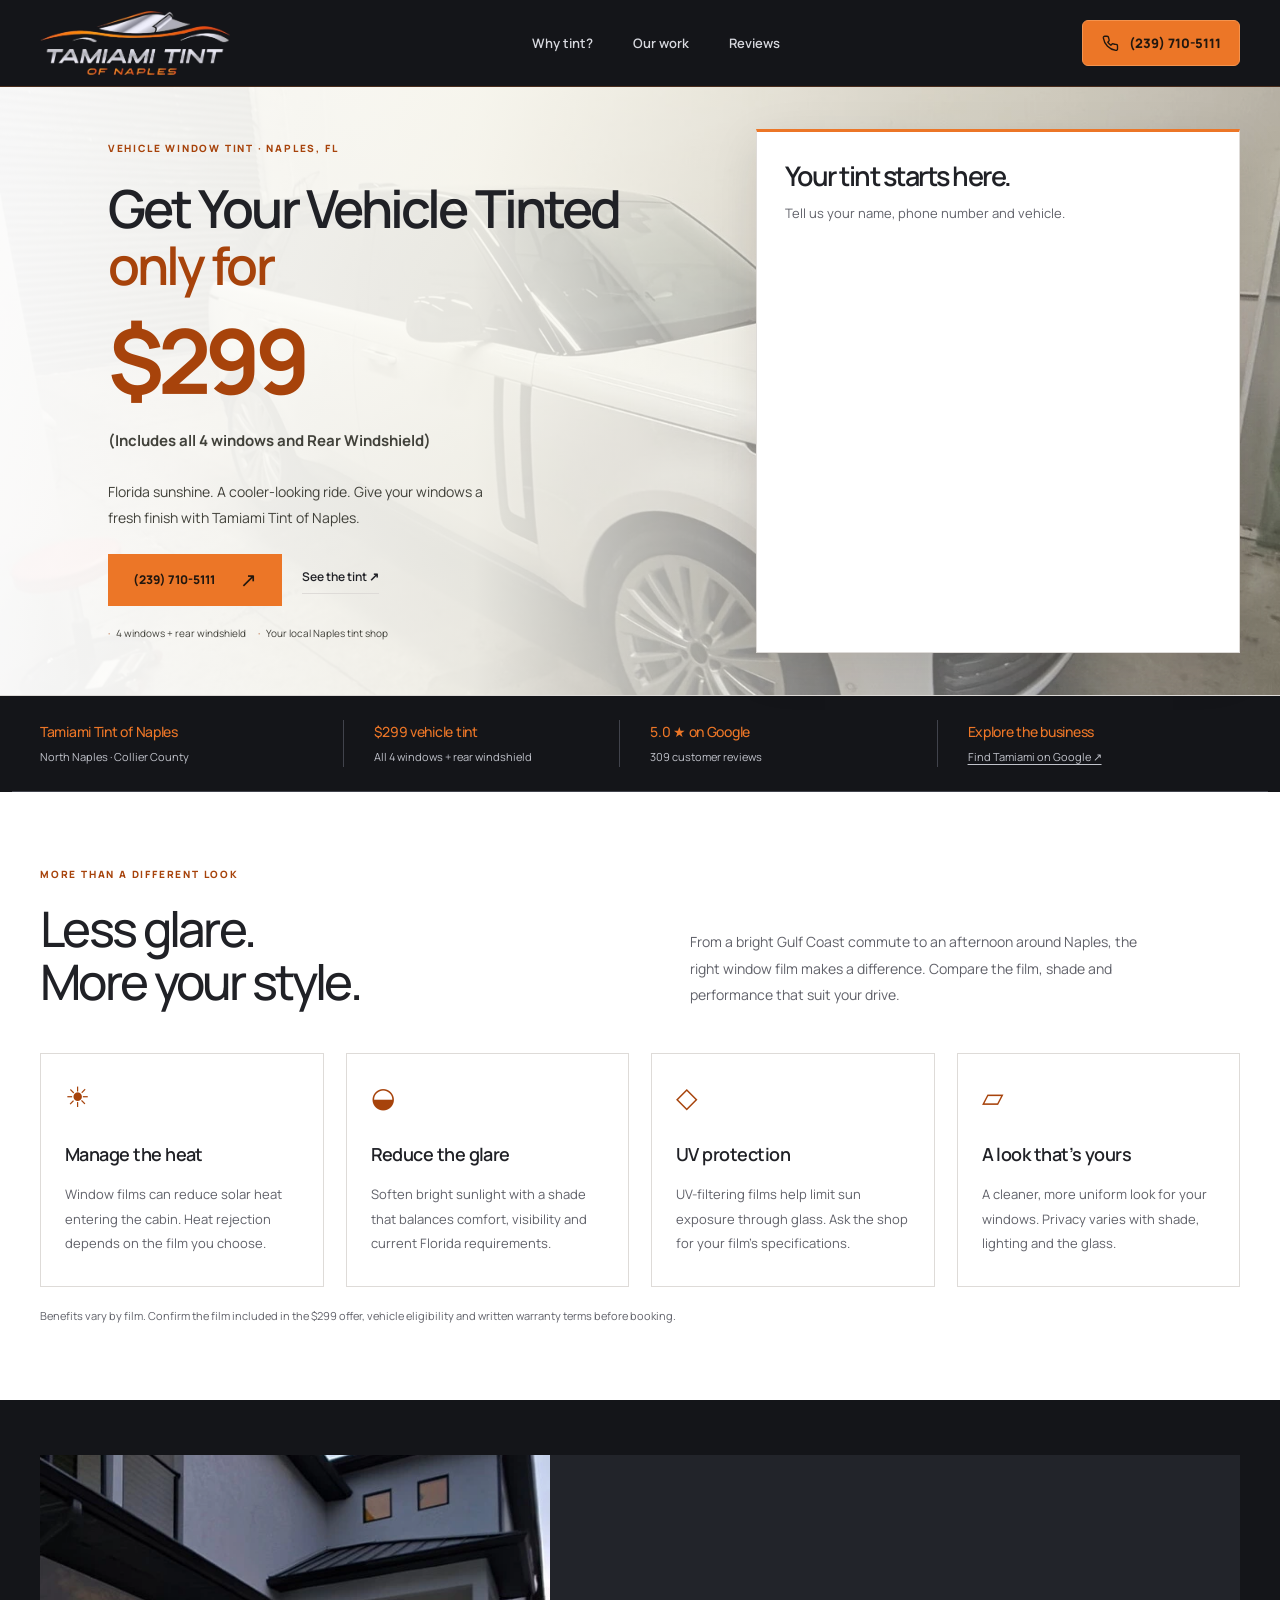
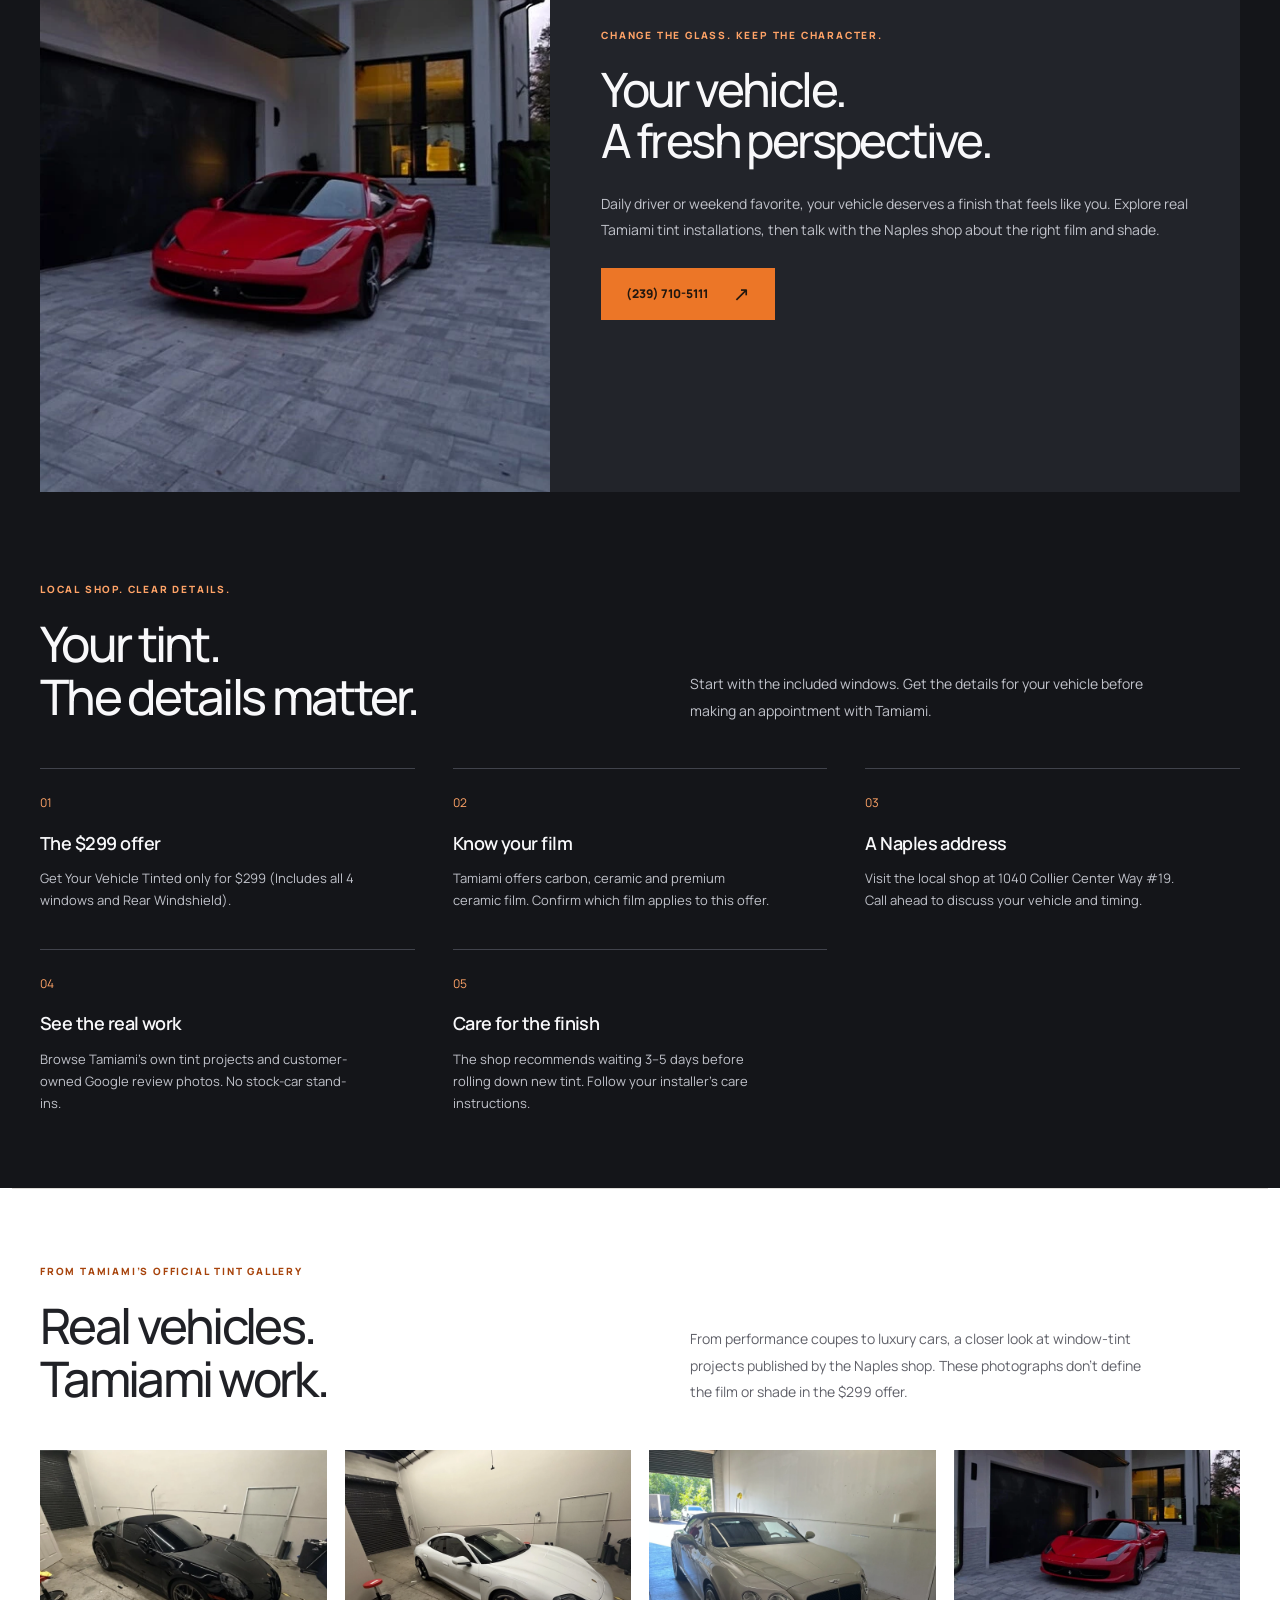
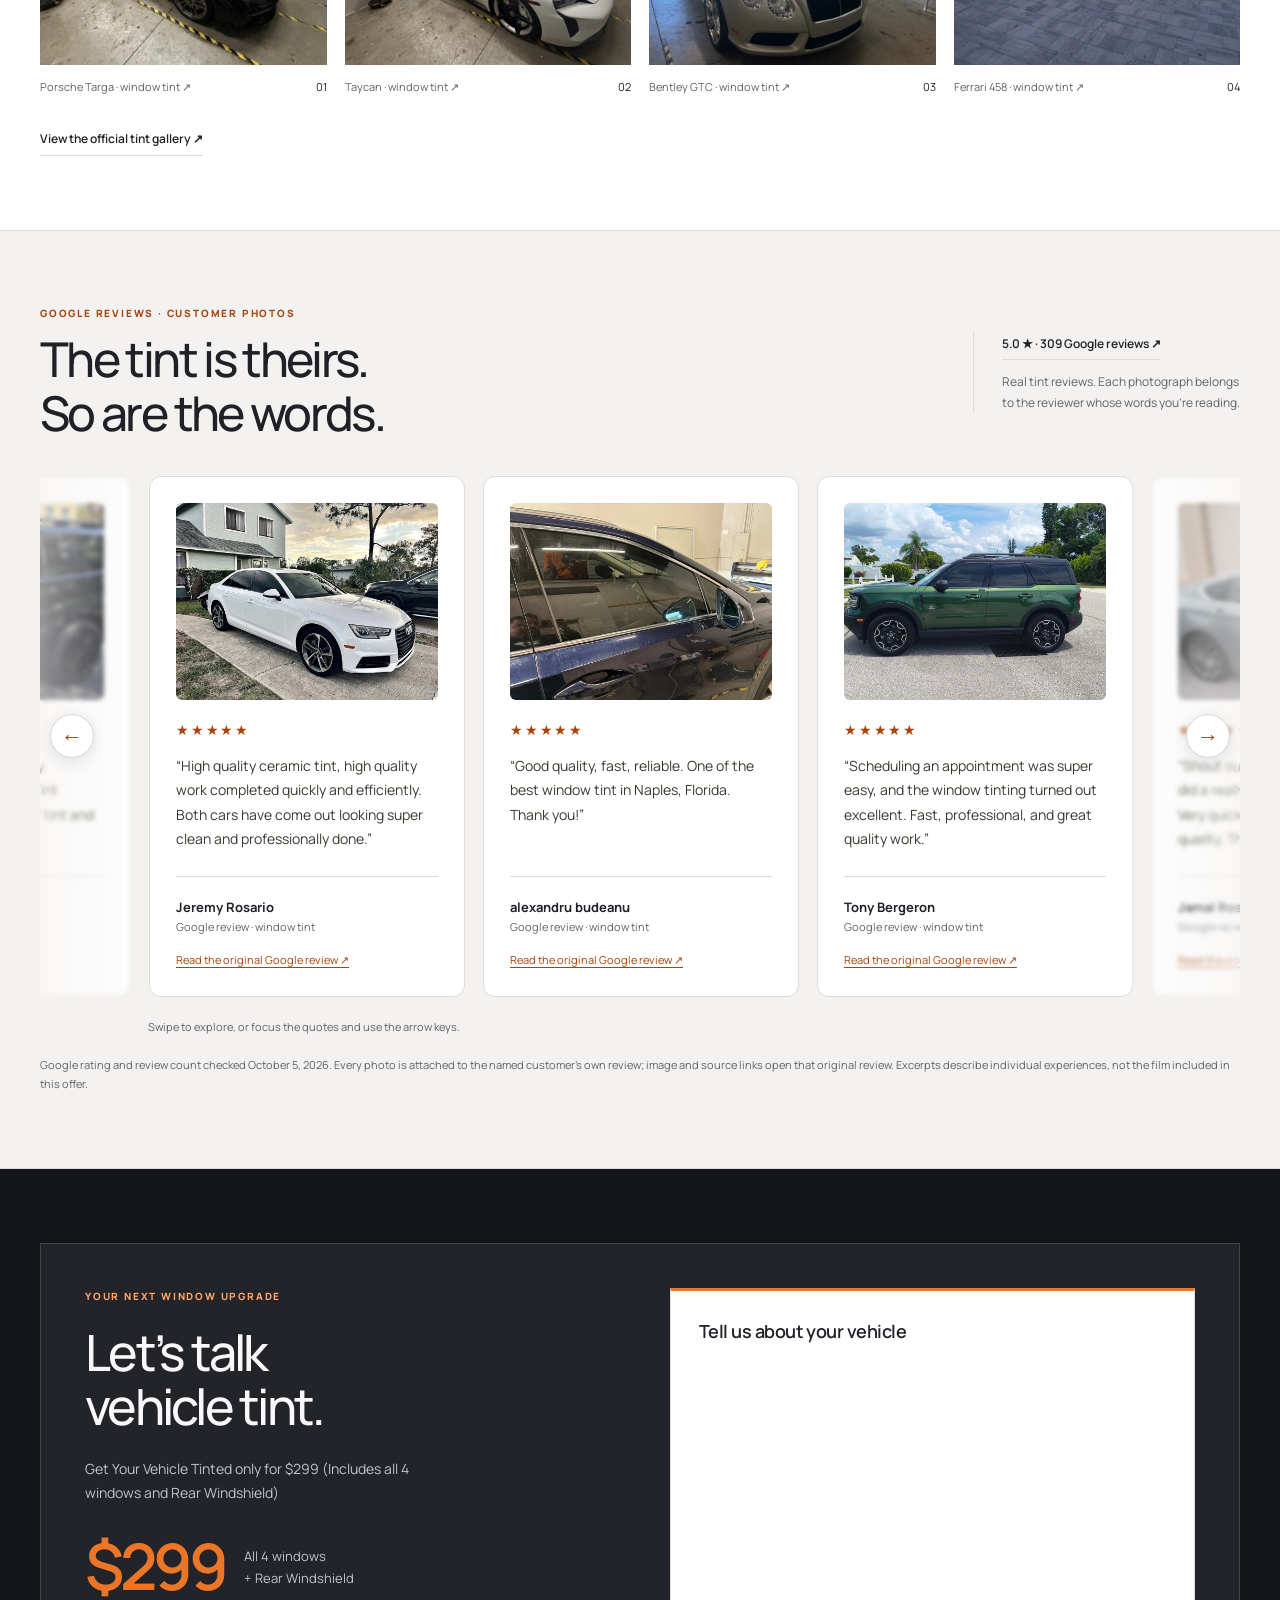
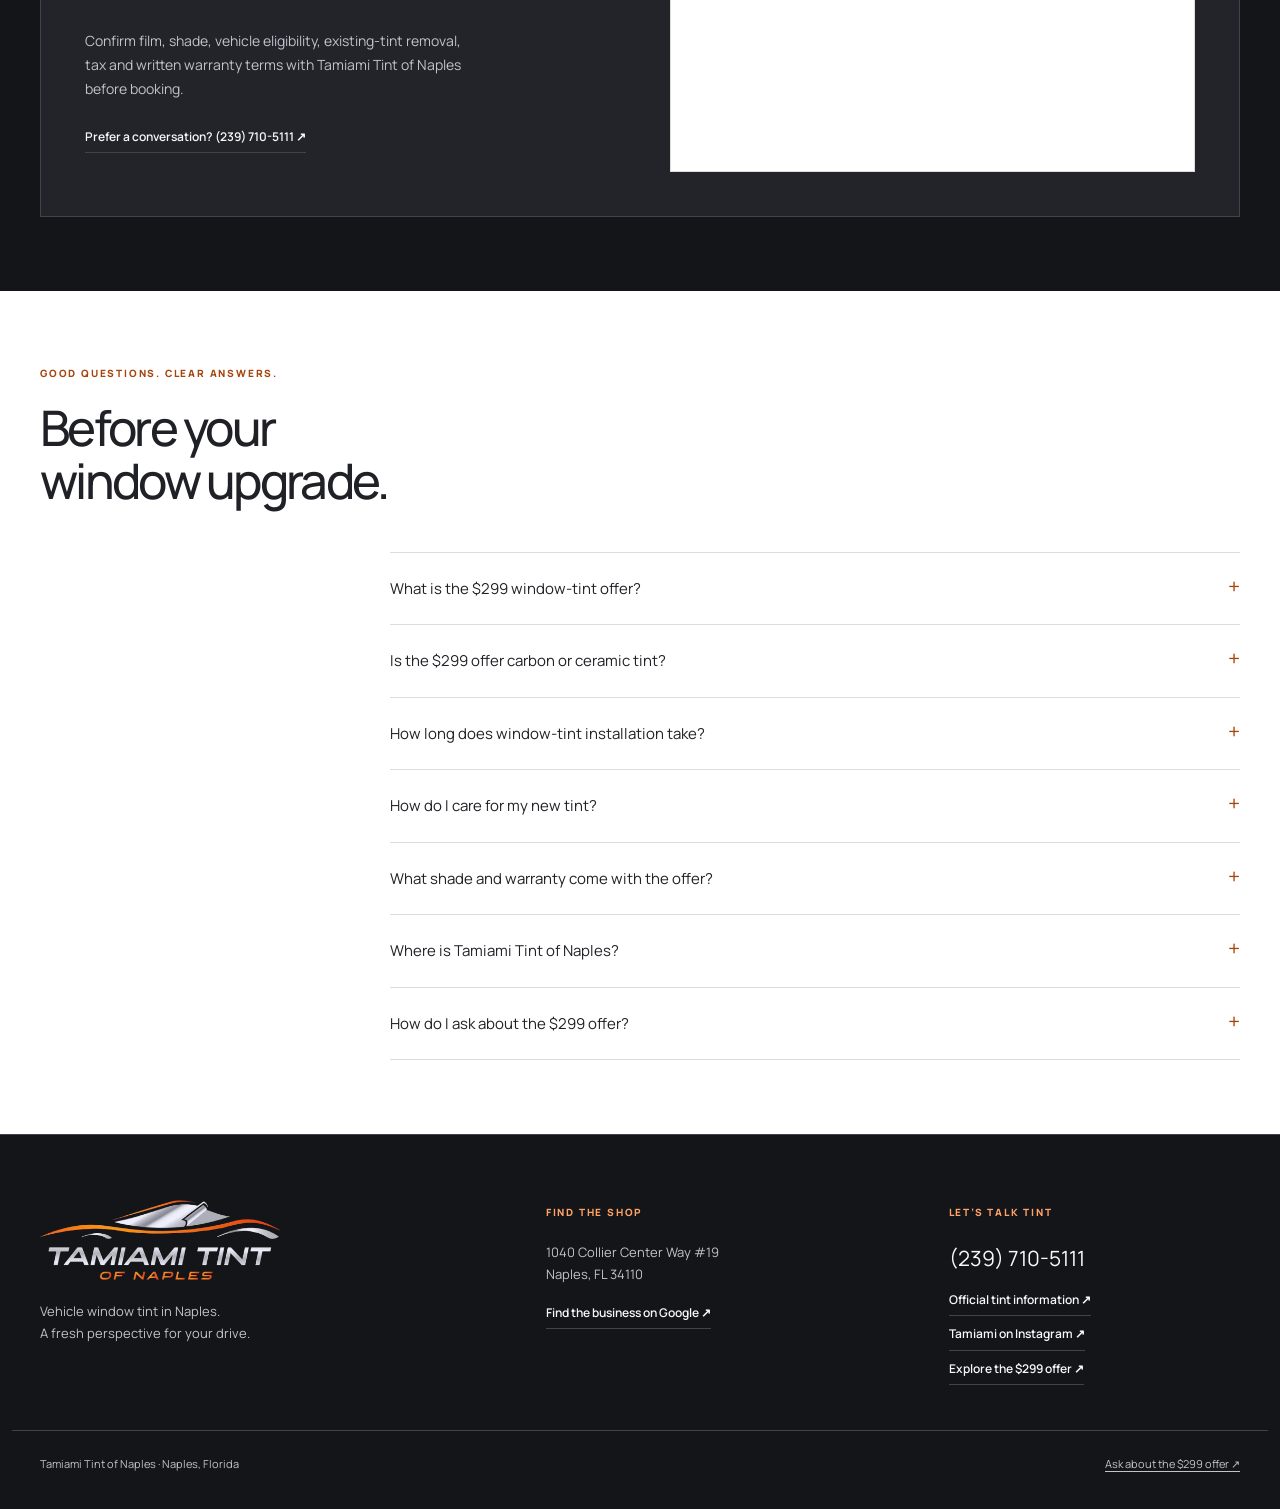
==== tamiami-tint/index.html @ 580991cf "update" ====
<!doctype html>
<html lang="en">
<head>
  <meta charset="UTF-8">
  <meta name="viewport" content="width=device-width, initial-scale=1">
  <meta name="description" content="Get your vehicle tinted for $299 at Tamiami Tint of Naples. Includes all 4 windows and Rear Windshield. Explore the shop’s tint work and real Google customer reviews.">
  <meta name="robots" content="noindex, nofollow">
  <meta name="theme-color" content="#141519">
  <meta http-equiv="Content-Security-Policy" content="default-src 'self'; script-src 'self' https://link.msgsndr.com; frame-src 'self' https://api.leadconnectorhq.com; style-src 'self' 'unsafe-inline'; img-src 'self'; font-src 'self'; connect-src 'none'; form-action 'none'; base-uri 'none'; object-src 'none'">
  <title>$299 Vehicle Window Tint | Tamiami Tint of Naples</title>
  <link rel="icon" href="assets/logo.png">
  <link rel="preconnect" href="https://api.leadconnectorhq.com">
  <link rel="preconnect" href="https://stcdn.leadconnectorhq.com" crossorigin>
  <link rel="preconnect" href="https://link.msgsndr.com">
  <link rel="stylesheet" href="page.css?v=ghl-299-crop">
  <script src="site.js?v=ghl-299" defer></script>
  <script src="https://link.msgsndr.com/js/form_embed.js" defer></script>
</head>
<body id="top">
  <a class="skip-link" href="#main">Skip to content</a>
  <header class="site-header">
    <div class="header-inner container">
      <a class="brand" href="#top" aria-label="Tamiami Tint of Naples home"><img src="assets/logo.png" alt="Tamiami Tint of Naples" width="910" height="303"></a>
      <nav class="desktop-nav" aria-label="Main navigation"><a href="#benefits">Why tint?</a><a href="#portfolio">Our work</a><a href="#reviews">Reviews</a></nav>
      <a class="header-call" href="tel:+12397105111"><span class="phone-symbol" aria-hidden="true"><svg viewBox="0 0 24 24" width="18" height="18" fill="none" stroke="currentColor" stroke-width="1.8" stroke-linecap="round" stroke-linejoin="round"><path d="M22 16.9v3a2 2 0 0 1-2.2 2A19.8 19.8 0 0 1 3.1 5.2 2 2 0 0 1 5.1 3h3a2 2 0 0 1 2 1.7c.1 1 .4 1.9.7 2.8a2 2 0 0 1-.5 2.1L9 10.9a16 16 0 0 0 4.1 4.1l1.3-1.3a2 2 0 0 1 2.1-.5c.9.3 1.8.6 2.8.7a2 2 0 0 1 2.7 2z"/></svg></span> (239) 710-5111</a>
    </div>
  </header>
  <main id="main">
    <section class="daylight-hero" aria-labelledby="daylight-title">
      <img class="daylight-backdrop" src="assets/tint-range-rover.webp" alt="" width="1600" height="1200" fetchpriority="high">
      <div class="container daylight-grid">
        <div class="daylight-copy">
          <span class="eyebrow">VEHICLE WINDOW TINT · NAPLES, FL</span>
          <h1 id="daylight-title">Get Your Vehicle Tinted <span>only for</span></h1>
          <div class="daylight-offer"><strong>$299</strong></div>
          <p class="included">(Includes all 4 windows and Rear Windshield)</p>
          <p>Florida sunshine. A cooler-looking ride. Give your windows a fresh finish with Tamiami Tint of Naples.</p>
          <div class="hero-buttons"><a class="button" href="tel:+12397105111">(239) 710-5111 <span aria-hidden="true">↗</span></a><a class="text-link" href="#portfolio">See the tint <span aria-hidden="true">↗</span></a></div>
          <div class="hero-assurance"><span>4 windows + rear windshield</span><span>Your local Naples tint shop</span></div>
        </div>
        <aside class="daylight-card" aria-labelledby="hero-quote-title">
          <h2 id="hero-quote-title">Your tint starts here.</h2>
          <p>Tell us your name, phone number and vehicle.</p>
          <div class="ghl-crop"><iframe class="ghl-form-frame" id="inline-iRwQGhRVDcJCZrMJeXNm"
            src="https://api.leadconnectorhq.com/widget/form/iRwQGhRVDcJCZrMJeXNm"
            title="Tinting (Google) - 299" height="424" loading="eager"
            data-form-id="iRwQGhRVDcJCZrMJeXNm" data-form-name="Tinting (Google) - 299"
            data-cookie-consent="true" data-cookie-consent-provider="auto"></iframe></div>
        </aside>
      </div>
    </section>
    <div class="daylight-dark">
      <div class="studio-trust container">
        <div><strong>Tamiami Tint of Naples</strong><small>North Naples · Collier County</small></div>
        <div><strong>$299 vehicle tint</strong><small>All 4 windows + rear windshield</small></div>
        <div><strong>5.0 ★ on Google</strong><small>309 customer reviews</small></div>
        <div><strong>Explore the business</strong><small><a href="https://www.google.com/search?kgmid=/g/11yf5cpnbx&amp;q=Tamiami+Tint+Of+Naples" target="_blank" rel="noopener noreferrer">Find Tamiami on Google ↗</a></small></div>
      </div>
    </div>
    <section id="benefits" class="section container" aria-labelledby="benefits-title">
      <div class="section-heading"><span class="eyebrow">MORE THAN A DIFFERENT LOOK</span><h2 id="benefits-title">Less glare.<br>More your style.</h2><p>From a bright Gulf Coast commute to an afternoon around Naples, the right window film makes a difference. Compare the film, shade and performance that suit your drive.</p></div>
      <div class="benefit-grid">
        <article class="benefit"><span class="benefit-icon" aria-hidden="true">☀</span><h3>Manage the heat</h3><p>Window films can reduce solar heat entering the cabin. Heat rejection depends on the film you choose.</p></article>
        <article class="benefit"><span class="benefit-icon" aria-hidden="true">◒</span><h3>Reduce the glare</h3><p>Soften bright sunlight with a shade that balances comfort, visibility and current Florida requirements.</p></article>
        <article class="benefit"><span class="benefit-icon" aria-hidden="true">◇</span><h3>UV protection</h3><p>UV-filtering films help limit sun exposure through glass. Ask the shop for your film’s specifications.</p></article>
        <article class="benefit"><span class="benefit-icon" aria-hidden="true">▱</span><h3>A look that’s yours</h3><p>A cleaner, more uniform look for your windows. Privacy varies with shade, lighting and the glass.</p></article>
      </div>
      <p class="fine-print">Benefits vary by film. Confirm the film included in the $299 offer, vehicle eligibility and written warranty terms before booking.</p>
    </section>
    <div class="daylight-dark daylight-story">
      <div class="container">
        <section class="studio-statement" aria-labelledby="story-title">
          <img src="assets/story-ferrari.webp" alt="Red Ferrari 458 with tinted windows, photographed outside a Naples home after Tamiami’s window-tint installation" width="560" height="700" loading="lazy">
          <div><span class="eyebrow">CHANGE THE GLASS. KEEP THE CHARACTER.</span><h2 id="story-title">Your vehicle.<br>A fresh perspective.</h2><p>Daily driver or weekend favorite, your vehicle deserves a finish that feels like you. Explore real Tamiami tint installations, then talk with the Naples shop about the right film and shade.</p><div class="hero-buttons"><a class="button" href="tel:+12397105111">(239) 710-5111 <span aria-hidden="true">↗</span></a></div></div>
        </section>
      </div>
      <section id="why" class="section container" aria-labelledby="why-title">
        <div class="section-heading"><span class="eyebrow">LOCAL SHOP. CLEAR DETAILS.</span><h2 id="why-title">Your tint.<br>The details matter.</h2><p>Start with the included windows. Get the details for your vehicle before making an appointment with Tamiami.</p></div>
        <div class="why-grid">
          <article class="reason"><span class="reason-number">01</span><h3>The $299 offer</h3><p>Get Your Vehicle Tinted only for $299 (Includes all 4 windows and Rear Windshield).</p></article>
          <article class="reason"><span class="reason-number">02</span><h3>Know your film</h3><p>Tamiami offers carbon, ceramic and premium ceramic film. Confirm which film applies to this offer.</p></article>
          <article class="reason"><span class="reason-number">03</span><h3>A Naples address</h3><p>Visit the local shop at 1040 Collier Center Way #19. Call ahead to discuss your vehicle and timing.</p></article>
          <article class="reason"><span class="reason-number">04</span><h3>See the real work</h3><p>Browse Tamiami’s own tint projects and customer-owned Google review photos. No stock-car stand-ins.</p></article>
          <article class="reason"><span class="reason-number">05</span><h3>Care for the finish</h3><p>The shop recommends waiting 3–5 days before rolling down new tint. Follow your installer’s care instructions.</p></article>
        </div>
      </section>
    </div>
    <section id="portfolio" class="section container" aria-labelledby="portfolio-title">
      <div class="section-heading"><span class="eyebrow">FROM TAMIAMI’S OFFICIAL TINT GALLERY</span><h2 id="portfolio-title">Real vehicles.<br>Tamiami work.</h2><p>From performance coupes to luxury cars, a closer look at window-tint projects published by the Naples shop. These photographs don’t define the film or shade in the $299 offer.</p></div>
      <div class="portfolio-grid">
        <figure><img src="assets/tint-targa.webp" alt="Black Porsche 911 Targa with tinted glass inside Tamiami’s Naples shop" width="1440" height="1080" loading="lazy"><figcaption><a href="https://naplesfltint.com/vehicles/porsche/porsche-911-targa-black/" target="_blank" rel="noopener noreferrer">Porsche Targa · window tint ↗</a><span>01</span></figcaption></figure>
        <figure><img src="assets/tint-taycan.webp" alt="White Porsche Taycan with freshly tinted windows at Tamiami Tint of Naples" width="1440" height="1080" loading="lazy"><figcaption><a href="https://naplesfltint.com/vehicles/porsche/porsche-taycan-white/" target="_blank" rel="noopener noreferrer">Taycan · window tint ↗</a><span>02</span></figcaption></figure>
        <figure><img src="assets/tint-bentley.webp" alt="Pearl white Bentley Continental GTC at Tamiami’s shop for window tinting" width="1440" height="1080" loading="lazy"><figcaption><a href="https://naplesfltint.com/vehicles/bentley/bentley-continental-gtc/" target="_blank" rel="noopener noreferrer">Bentley GTC · window tint ↗</a><span>03</span></figcaption></figure>
        <figure><img src="assets/tint-ferrari.webp" alt="Red Ferrari 458 outside a Naples home after window-tint installation by Tamiami" width="700" height="525" loading="lazy"><figcaption><a href="https://naplesfltint.com/vehicles/ferrari/ferrari-red/" target="_blank" rel="noopener noreferrer">Ferrari 458 · window tint ↗</a><span>04</span></figcaption></figure>
      </div>
      <a class="text-link" href="https://naplesfltint.com/gallery/" target="_blank" rel="noopener noreferrer">View the official tint gallery <span aria-hidden="true">↗</span></a>
    </section>
    <section id="reviews" class="reviews-section" aria-labelledby="reviews-title">
      <div class="section container">
        <div class="section-heading"><span class="eyebrow">GOOGLE REVIEWS · CUSTOMER PHOTOS</span><h2 id="reviews-title">The tint is theirs.<br>So are the words.</h2><div class="review-summary"><a class="text-link" href="https://www.google.com/search?kgmid=/g/11yf5cpnbx&amp;q=Tamiami+Tint+Of+Naples" target="_blank" rel="noopener noreferrer">5.0 ★ · 309 Google reviews ↗</a><p>Real tint reviews. Each photograph belongs<br>to the reviewer whose words you’re reading.</p></div></div>
        <div class="review-carousel">
          <div id="review-track" class="review-track" role="region" aria-label="Window tint customer quotes" aria-describedby="reviews-help" tabindex="0">
            <article class="review-card"><a class="review-photo-link" href="https://www.google.com/maps/reviews/data=!4m8!14m7!1m6!2m5!1sCi9DQUlRQUNvZENodHljRjlvT25abmJtdGtTRU5EZUdkSVZXbE5PQzA0UTBFMk1GRRAB!2m1!1s0x0:0x11e26e5cfd874f9!3m1!1s2@1:CAIQACodChtycF9oOnZnbmtkSENDeGdIVWlNOC04Q0E2MFE%7C%7C?hl=en-GB" target="_blank" rel="noopener noreferrer" aria-label="Read Dawna Gold’s original Google review"><img class="review-photo" src="assets/review-dawna-gold.webp" alt="Dark SUV with freshly tinted side windows, photographed by Google reviewer Dawna Gold" width="750" height="1000" loading="lazy"></a><span class="review-stars" role="img" aria-label="5 out of 5 stars">★★★★★</span><blockquote>“What an Amazing Quick quality installation.  Eddie of TAMIAMI Tint explained the different types of tint and went straight to work.”</blockquote><div class="review-author"><strong>Dawna Gold</strong><small>Google review · window tint</small></div><a class="review-source" href="https://www.google.com/maps/reviews/data=!4m8!14m7!1m6!2m5!1sCi9DQUlRQUNvZENodHljRjlvT25abmJtdGtTRU5EZUdkSVZXbE5PQzA0UTBFMk1GRRAB!2m1!1s0x0:0x11e26e5cfd874f9!3m1!1s2@1:CAIQACodChtycF9oOnZnbmtkSENDeGdIVWlNOC04Q0E2MFE%7C%7C?hl=en-GB" target="_blank" rel="noopener noreferrer">Read the original Google review ↗</a></article><article class="review-card"><a class="review-photo-link" href="https://www.google.com/maps/reviews/data=!4m8!14m7!1m6!2m5!1sCi9DQUlRQUNvZENodHljRjlvT2xRNGJrVkpjVGhsUXpnM1dVZFRNRE15Y21oVFRrRRAB!2m1!1s0x0:0x11e26e5cfd874f9!3m1!1s2@1:CAIQACodChtycF9oOlQ4bkVJcThlQzg3WUdTMDMycmhTTkE%7C%7C?hl=en-GB" target="_blank" rel="noopener noreferrer" aria-label="Read Jeremy Rosario’s original Google review"><img class="review-photo" src="assets/review-jeremy-rosario.webp" alt="White Audi A4 with dark tinted windows, photographed by Google reviewer Jeremy Rosario" width="1000" height="750" loading="lazy"></a><span class="review-stars" role="img" aria-label="5 out of 5 stars">★★★★★</span><blockquote>“High quality ceramic tint, high quality work completed quickly and efficiently. Both cars have come out looking super clean and professionally done.”</blockquote><div class="review-author"><strong>Jeremy Rosario</strong><small>Google review · window tint</small></div><a class="review-source" href="https://www.google.com/maps/reviews/data=!4m8!14m7!1m6!2m5!1sCi9DQUlRQUNvZENodHljRjlvT2xRNGJrVkpjVGhsUXpnM1dVZFRNRE15Y21oVFRrRRAB!2m1!1s0x0:0x11e26e5cfd874f9!3m1!1s2@1:CAIQACodChtycF9oOlQ4bkVJcThlQzg3WUdTMDMycmhTTkE%7C%7C?hl=en-GB" target="_blank" rel="noopener noreferrer">Read the original Google review ↗</a></article><article class="review-card"><a class="review-photo-link" href="https://www.google.com/maps/reviews/data=!4m8!14m7!1m6!2m5!1sCi9DQUlRQUNvZENodHljRjlvT210WE0yVlJTMnBrTWpGWFRVeDJNblJHTFdSSVNYYxAB!2m1!1s0x0:0x11e26e5cfd874f9!3m1!1s2@1:CAIQACodChtycF9oOmtXM2VRS2pkMjFXTUx2MnRGLWRISXc%7C%7C?hl=en-GB" target="_blank" rel="noopener noreferrer" aria-label="Read alexandru budeanu’s original Google review"><img class="review-photo" src="assets/review-alexandru-budeanu.webp" alt="Close view of tinted side glass on a blue vehicle, photographed by Google reviewer alexandru budeanu" width="1000" height="750" loading="lazy"></a><span class="review-stars" role="img" aria-label="5 out of 5 stars">★★★★★</span><blockquote>“Good quality, fast, reliable. One of the best window tint in Naples, Florida. Thank you!”</blockquote><div class="review-author"><strong>alexandru budeanu</strong><small>Google review · window tint</small></div><a class="review-source" href="https://www.google.com/maps/reviews/data=!4m8!14m7!1m6!2m5!1sCi9DQUlRQUNvZENodHljRjlvT210WE0yVlJTMnBrTWpGWFRVeDJNblJHTFdSSVNYYxAB!2m1!1s0x0:0x11e26e5cfd874f9!3m1!1s2@1:CAIQACodChtycF9oOmtXM2VRS2pkMjFXTUx2MnRGLWRISXc%7C%7C?hl=en-GB" target="_blank" rel="noopener noreferrer">Read the original Google review ↗</a></article><article class="review-card"><a class="review-photo-link" href="https://www.google.com/maps/reviews/data=!4m8!14m7!1m6!2m5!1sCi9DQUlRQUNvZENodHljRjlvT2xkdmNrWmpaWEEwYkhJNVZHMU5Sblp4UTJsaVpsRRAB!2m1!1s0x0:0x11e26e5cfd874f9!3m1!1s2@1:CAIQACodChtycF9oOldvckZjZXA0bHI5VG1NRnZxQ2liZlE%7C%7C?hl=en-GB" target="_blank" rel="noopener noreferrer" aria-label="Read Tony Bergeron’s original Google review"><img class="review-photo" src="assets/review-tony-bergeron.webp" alt="Green SUV with tinted windows photographed outside, photographed by Google reviewer Tony Bergeron" width="1000" height="750" loading="lazy"></a><span class="review-stars" role="img" aria-label="5 out of 5 stars">★★★★★</span><blockquote>“Scheduling an appointment was super easy, and the window tinting turned out excellent. Fast, professional, and great quality work.”</blockquote><div class="review-author"><strong>Tony Bergeron</strong><small>Google review · window tint</small></div><a class="review-source" href="https://www.google.com/maps/reviews/data=!4m8!14m7!1m6!2m5!1sCi9DQUlRQUNvZENodHljRjlvT2xkdmNrWmpaWEEwYkhJNVZHMU5Sblp4UTJsaVpsRRAB!2m1!1s0x0:0x11e26e5cfd874f9!3m1!1s2@1:CAIQACodChtycF9oOldvckZjZXA0bHI5VG1NRnZxQ2liZlE%7C%7C?hl=en-GB" target="_blank" rel="noopener noreferrer">Read the original Google review ↗</a></article><article class="review-card"><a class="review-photo-link" href="https://www.google.com/maps/reviews/data=!4m8!14m7!1m6!2m5!1sCi9DQUlRQUNvZENodHljRjlvT2xaT1JWWjVhM2hzY1Rsc2MwbFBWVWRNZEZselNYYxAB!2m1!1s0x0:0x11e26e5cfd874f9!3m1!1s2@1:CAIQACodChtycF9oOlZORVZ5a3hscTlsc0lPVUdMdFlzSXc%7C%7C?hl=en-GB" target="_blank" rel="noopener noreferrer" aria-label="Read Jamal Rose’s original Google review"><img class="review-photo" src="assets/review-jamal-rose.webp" alt="Gray sedan with tinted windows outside the shop, photographed by Google reviewer Jamal Rose" width="1000" height="459" loading="lazy"></a><span class="review-stars" role="img" aria-label="5 out of 5 stars">★★★★★</span><blockquote>“Shout out to tamiami tint of Naples. He did a really good job tinting the windows.
Very quick, efficient and looks high quality. Thank you.”</blockquote><div class="review-author"><strong>Jamal Rose</strong><small>Google review · window tint</small></div><a class="review-source" href="https://www.google.com/maps/reviews/data=!4m8!14m7!1m6!2m5!1sCi9DQUlRQUNvZENodHljRjlvT2xaT1JWWjVhM2hzY1Rsc2MwbFBWVWRNZEZselNYYxAB!2m1!1s0x0:0x11e26e5cfd874f9!3m1!1s2@1:CAIQACodChtycF9oOlZORVZ5a3hscTlsc0lPVUdMdFlzSXc%7C%7C?hl=en-GB" target="_blank" rel="noopener noreferrer">Read the original Google review ↗</a></article><article class="review-card"><a class="review-photo-link" href="https://www.google.com/maps/reviews/data=!4m8!14m7!1m6!2m5!1sCi9DQUlRQUNvZENodHljRjlvT2pSNmVsRkRkWGxGVkdJM1RsTlFXSGhCZDJWa1NWRRAB!2m1!1s0x0:0x11e26e5cfd874f9!3m1!1s2@1:CAIQACodChtycF9oOjR6elFDdXlFVGI3TlNQWHhBd2VkSVE%7C%7C?hl=en-GB" target="_blank" rel="noopener noreferrer" aria-label="Read Matthew Gagnon’s original Google review"><img class="review-photo" src="assets/review-matthew-gagnon.webp" alt="Gray Tesla Model 3 with tinted glass inside the shop, photographed by Google reviewer Matthew Gagnon" width="1000" height="750" loading="lazy"></a><span class="review-stars" role="img" aria-label="5 out of 5 stars">★★★★★</span><blockquote>“He does a great job and my car looks and feels much better better. Easily the best tint in Naples.”</blockquote><div class="review-author"><strong>Matthew Gagnon</strong><small>Google review · window tint</small></div><a class="review-source" href="https://www.google.com/maps/reviews/data=!4m8!14m7!1m6!2m5!1sCi9DQUlRQUNvZENodHljRjlvT2pSNmVsRkRkWGxGVkdJM1RsTlFXSGhCZDJWa1NWRRAB!2m1!1s0x0:0x11e26e5cfd874f9!3m1!1s2@1:CAIQACodChtycF9oOjR6elFDdXlFVGI3TlNQWHhBd2VkSVE%7C%7C?hl=en-GB" target="_blank" rel="noopener noreferrer">Read the original Google review ↗</a></article>
          </div>
          <div class="reviews-toolbar"><p id="reviews-help">Swipe to explore, or focus the quotes and use the arrow keys.</p><div class="review-controls" hidden><button type="button" data-review-step="-1" aria-label="Previous customer quote" aria-controls="review-track">←</button><button type="button" data-review-step="1" aria-label="Next customer quote" aria-controls="review-track">→</button></div></div>
        </div>
        <p class="fine-print">Google rating and review count checked October 5, 2026. Every photo is attached to the named customer’s own review; image and source links open that original review. Excerpts describe individual experiences, not the film included in this offer.</p>
      </div>
    </section>
    <div class="daylight-dark">
      <section id="quote" class="section container" aria-labelledby="quote-title">
        <div class="quote-layout">
          <div class="quote-copy"><span class="eyebrow">YOUR NEXT WINDOW UPGRADE</span><h2 id="quote-title">Let’s talk<br>vehicle tint.</h2><p>Get Your Vehicle Tinted only for $299 (Includes all 4 windows and Rear Windshield)</p><div class="quote-price"><strong>$299</strong><span>All 4 windows<br>+ Rear Windshield</span></div><p>Confirm film, shade, vehicle eligibility, existing-tint removal, tax and written warranty terms with Tamiami Tint of Naples before booking.</p><a class="text-link" href="tel:+12397105111">Prefer a conversation? (239) 710-5111 ↗</a></div>
          <div class="quote-panel">
            <h3 id="lower-form-title">Tell us about your vehicle</h3>
            <div class="ghl-crop"><iframe class="ghl-form-frame" id="inline-iRwQGhRVDcJCZrMJeXNm-lower"
              src="https://api.leadconnectorhq.com/widget/form/iRwQGhRVDcJCZrMJeXNm"
              title="Tinting (Google) - 299" height="424" loading="eager"
              data-form-id="iRwQGhRVDcJCZrMJeXNm" data-form-name="Tinting (Google) - 299"
              data-cookie-consent="true" data-cookie-consent-provider="auto"></iframe></div>
          </div>
        </div>
      </section>
    </div>
    <section id="faq" class="section container" aria-labelledby="faq-title">
      <div class="section-heading"><span class="eyebrow">GOOD QUESTIONS. CLEAR ANSWERS.</span><h2 id="faq-title">Before your<br>window upgrade.</h2></div>
      <div class="faq-list">
        <details><summary>What is the $299 window-tint offer?</summary><p>Get Your Vehicle Tinted only for $299 (Includes all 4 windows and Rear Windshield). The front windshield is not listed as included. Confirm vehicle eligibility, film, shade, removal charges and taxes with Tamiami before booking.</p></details>
        <details><summary>Is the $299 offer carbon or ceramic tint?</summary><p>Tamiami’s website lists full sides and rear carbon tint starting at $299, ceramic starting at $399 and premium ceramic starting at $499. Confirm the film and exact terms for this promotional offer directly with the shop; ceramic is not promised here.</p></details>
        <details><summary>How long does window-tint installation take?</summary><p>Timing depends on your vehicle, glass coverage, film and any existing-tint removal. Call Tamiami with your year, make and model for an estimate and appointment availability.</p></details>
        <details><summary>How do I care for my new tint?</summary><p>Tamiami recommends keeping windows up for 3–5 days, longer in humid weather, and waiting 1–2 weeks before cleaning the inside glass. Use a soft microfiber cloth and ammonia-free cleaner. Follow the instructions given for your installation.</p></details>
        <details><summary>What shade and warranty come with the offer?</summary><p>Shade options and warranty coverage depend on the film and your vehicle. Ask for the specifications and written warranty terms before booking, and choose a configuration that meets current Florida requirements.</p></details>
        <details><summary>Where is Tamiami Tint of Naples?</summary><p>The shop is at 1040 Collier Center Way #19, Naples, FL 34110. Call <a href="tel:+12397105111">(239) 710-5111</a> or <a href="https://www.google.com/maps/search/?api=1&amp;query=1040+Collier+Center+Way+%2319%2C+Naples%2C+FL+34110" target="_blank" rel="noopener noreferrer">open directions on Google Maps</a>.</p></details>
        <details><summary>How do I ask about the $299 offer?</summary><p>Use the inquiry form above with your name, phone number and car details, or call <a href="tel:+12397105111">(239) 710-5111</a> to discuss your vehicle with Tamiami.</p></details>
      </div>
    </section>
  </main>
  <footer class="site-footer">
    <div class="container footer-grid">
      <div><a class="brand" href="#top"><img src="assets/logo.png" alt="Tamiami Tint of Naples" width="910" height="303"></a><p>Vehicle window tint in Naples.<br>A fresh perspective for your drive.</p></div>
      <div><span class="eyebrow">FIND THE SHOP</span><address>1040 Collier Center Way #19<br>Naples, FL 34110</address><a class="text-link" href="https://www.google.com/search?kgmid=/g/11yf5cpnbx&amp;q=Tamiami+Tint+Of+Naples" target="_blank" rel="noopener noreferrer">Find the business on Google ↗</a></div>
      <div><span class="eyebrow">LET’S TALK TINT</span><a class="footer-phone" href="tel:+12397105111">(239) 710-5111</a><a class="text-link" href="https://naplesfltint.com/auto-window-tinting-naples-fl/" target="_blank" rel="noopener noreferrer">Official tint information ↗</a><a class="text-link" href="https://www.instagram.com/tamiamitintofnaples/" target="_blank" rel="noopener noreferrer">Tamiami on Instagram ↗</a><a class="text-link" href="#quote">Explore the $299 offer ↗</a></div>
    </div>
    <div class="container footer-bottom"><span>Tamiami Tint of Naples · Naples, Florida</span><a href="#quote">Ask about the $299 offer ↗</a></div>
  </footer>
</body>
</html>
---- tamiami-tint/page.css ----
/* 1TakeTints section rhythm; orange, silver and charcoal from Tamiami’s official logo. */
@font-face { font-family: 'Manrope'; font-style: normal; font-weight: 400 800; font-display: swap; src: url('assets/manrope-latin.woff2') format('woff2'); }
* { box-sizing: border-box; }
html { scroll-behavior: smooth; scroll-padding-top: 30px; }
body { margin: 0; --bg: #fff; --surface: #f7f4f1; --text: #202126; --muted: #606169; --line: #dedbd8; --accent: #ec7627; --accent-ink: #a7430b; --on-accent: #21170f; background: var(--bg); color: var(--text); font: 14px/1.7 'Manrope', Arial, sans-serif; color-scheme: light; }
button, input { font: inherit; }
a { color: inherit; text-decoration: none; }
button, a, summary { touch-action: manipulation; }
button { cursor: pointer; }
button:disabled { cursor: default; }
a:focus-visible, button:focus-visible, input:focus-visible, summary:focus-visible, [tabindex]:focus-visible { outline: 3px solid var(--accent-ink); outline-offset: 5px; }
img { display: block; max-width: 100%; object-fit: cover; }
h1, h2, h3, p, figure { margin: 0; }
h1, h2 { font-weight: 500; letter-spacing: -.055em; line-height: 1.08; }
h3 { font-size: 18px; font-weight: 600; letter-spacing: -.03em; line-height: 1.35; }
p { color: var(--muted); }
.container { width: min(1256px, 100%); margin-inline: auto; padding-inline: 28px; }
.section { padding-block: 74px; }
.eyebrow { display: block; color: var(--accent-ink); font-size: 10px; letter-spacing: .18em; font-weight: 800; line-height: 1.7; margin-bottom: 20px; }
.button { display: inline-flex; align-items: center; justify-content: space-between; gap: 25px; background: var(--accent); color: var(--on-accent); min-height: 48px; padding: 15px 24px; font-size: 12px; line-height: 1.5; font-weight: 800; border: 1px solid transparent; }
.button > span { font-size: 20px; font-weight: 400; line-height: 1; }
.button:hover:not(:disabled) { background: #f4934e; }
.button:disabled { opacity: .65; }
.text-link { display: inline-block; font-size: 12px; border-bottom: 1px solid var(--line); padding-bottom: 5px; font-weight: 600; }
.text-link:hover { color: var(--accent-ink); }
.site-header { --accent-ink: #ffa367; background: #141519; color: #fff; border-bottom: 1px solid #ec762740; }
.header-inner { min-height: 86px; display: flex; align-items: center; justify-content: space-between; gap: 28px; }
.site-header .brand img { width: 190px; height: auto; }
.brand { display: flex; align-items: center; gap: 12px; flex-shrink: 0; }
.brand img { width: 210px; height: 70px; object-fit: contain; }
.brand > span { font-size: 16px; font-weight: 800; letter-spacing: .04em; line-height: 1.25; }
.brand small { display: block; font-size: 8px; font-weight: 500; letter-spacing: .17em; margin-top: 5px; }
.desktop-nav { display: flex; align-items: center; gap: 10px; font-size: 13px; font-weight: 600; color: #d8d9df; }
.desktop-nav a { display: inline-flex; align-items: center; min-height: 44px; padding: 8px 15px; border-radius: 6px; }
.desktop-nav a:hover { color: #fff; background: #ffffff0a; }
.header-call { display: inline-flex; align-items: center; justify-content: center; gap: 10px; min-height: 44px; padding: 11px 18px; border: 1px solid #f4934e; border-radius: 6px; background: var(--accent); color: var(--on-accent); font-size: 13px; font-weight: 800; white-space: nowrap; }
.header-call:hover { background: #f4934e; }
.phone-symbol { display: inline-flex; align-items: center; justify-content: center; flex-shrink: 0; }
.daylight-hero { position: relative; isolation: isolate; background: #f2f1e9; border-bottom: 1px solid var(--line); }
.daylight-backdrop { position: absolute; z-index: -2; inset: 0; width: 100%; height: 100%; object-fit: cover; object-position: center 58%; }
.daylight-hero::before { content: ''; position: absolute; z-index: -1; inset: 0; background: linear-gradient(90deg, #fffffff5 0%, #f9f8f1eb 37%, #f4f3ec70 70%, #f4f3ec33 100%); }
.daylight-grid { display: grid; grid-template-columns: minmax(0, 1.15fr) minmax(0, .85fr); align-items: center; gap: 60px; padding-block: 42px; }
.daylight-copy { width: 88%; max-width: 520px; justify-self: center; }
.daylight-copy .eyebrow { font-size: 10px; margin-bottom: 23px; }
.daylight-copy h1 { font-size: clamp(40px, 4.1vw, 58px); font-weight: 600; }
.daylight-copy h1 span { color: var(--accent-ink); }
.daylight-offer { margin: 22px 0; }
.daylight-offer strong { color: var(--accent-ink); font-size: clamp(82px, 7vw, 106px); line-height: 1; letter-spacing: -.065em; font-weight: 700; }
.daylight-copy > p { max-width: 400px; font-size: 14px; line-height: 1.85; margin-bottom: 24px; color: #41413a; }
.daylight-copy > .included { font-weight: 700; font-size: 15px; }
.hero-buttons { display: flex; flex-wrap: wrap; align-items: center; gap: 20px; margin-top: 24px; }
.hero-buttons .text-link { font-size: 12px; }
.hero-assurance { display: flex; flex-wrap: wrap; gap: 12px; margin-top: 19px; font-size: 10px; color: #41413a; }
.hero-assurance span::before { content: '·'; color: var(--accent-ink); margin-right: 6px; }
.daylight-card, .quote-panel { --bg: #fff; --text: #202126; --muted: #606169; --line: #dedbd8; --accent: #ec7627; --accent-ink: #a7430b; --on-accent: #21170f; color: var(--text); min-width: 0; margin: 0; padding: 28px; background: var(--bg); border: 1px solid var(--line); border-top: 3px solid var(--accent); }
.daylight-card { box-shadow: 0 15px 45px #21170f1a; }
.daylight-card h2 { font-size: 27px; line-height: 1.2; font-weight: 600; }
.daylight-card > p { font-size: 13px; margin: 10px 0 0; }
/* Grey field shapes show while form_embed.js keeps the iframe hidden; the white form covers them once it loads. */
.ghl-crop { overflow: hidden; min-height: 380px; margin-top: 20px; background: linear-gradient(#e9e8e6 0 0) 0 0 / 30% 10px, linear-gradient(#f2f1ef 0 0) 0 18px / 100% 44px, linear-gradient(#e9e8e6 0 0) 0 80px / 38% 10px, linear-gradient(#f2f1ef 0 0) 0 98px / 100% 44px, linear-gradient(#e9e8e6 0 0) 0 160px / 26% 10px, linear-gradient(#f2f1ef 0 0) 0 178px / 100% 44px, linear-gradient(#e9e8e6 0 0) 0 244px / 100% 48px; background-repeat: no-repeat; }
/* Crops the padding and dashed outline set inside the GHL form. Delete once the form's padding is 0 and border removed in the GHL builder. */
.ghl-form-frame { display: block; width: calc(100% + 84px); margin: -70px -42px -116px; border: 0; background: #fff; }
.site-footer .brand img { width: 240px; height: 80px; }
.portfolio-grid figcaption a:hover { text-decoration: underline; }
.review-photo-link { display: block; }
.review-photo-link:focus-visible { outline: 3px solid var(--accent-ink); outline-offset: 3px; }
@media (max-width: 760px) { .site-footer .brand img { width: 210px; height: 70px; } }
.daylight-dark, .site-footer { --bg: #141519; --surface: #22242a; --text: #f8f8fa; --muted: #c1c3cb; --line: #41434c; --accent: #ec7627; --accent-ink: #ffa367; --on-accent: #21170f; background: var(--bg); color: var(--text); }
.studio-trust { display: grid; grid-template-columns: 1.1fr 1fr 1.15fr 1.1fr; padding-block: 24px; border-bottom: 1px solid var(--line); align-items: center; }
.studio-trust > div { padding-left: 30px; border-left: 1px solid var(--line); }
.studio-trust > div:first-child { padding-left: 0; border-left: 0; }
.studio-trust strong { display: block; color: var(--accent); font-size: 14px; font-weight: 500; letter-spacing: -.02em; }
.studio-trust small { display: block; color: var(--muted); font-size: 11px; margin-top: 4px; }
.studio-trust small a { text-decoration: underline; text-underline-offset: 3px; }
.section-heading { display: grid; grid-template-columns: minmax(0, 1fr) minmax(0, 1fr); gap: 0 100px; margin-bottom: 44px; }
.section-heading .eyebrow { grid-column: 1 / -1; }
.section-heading h2 { font-size: 49px; }
.section-heading > p { max-width: 470px; font-size: 14px; align-self: end; line-height: 1.9; }
.benefit-grid { display: grid; grid-template-columns: repeat(4, minmax(0, 1fr)); gap: 22px; }
.benefit { border: 1px solid var(--line); padding: 28px 24px 30px; background: #fff; }
.benefit-icon { display: block; color: var(--accent-ink); font-size: 28px; line-height: 1; margin-bottom: 32px; }
.benefit h3 { max-width: 190px; margin-bottom: 16px; }
.benefit p { font-size: 13px; line-height: 1.9; }
.fine-print { font-size: 11px; margin-top: 20px; }
.daylight-story { padding-top: 40px; }
.studio-statement { margin-block: 15px; display: grid; grid-template-columns: minmax(0, .85fr) minmax(0, 1.15fr); background: var(--surface); overflow: hidden; }
.studio-statement > img { width: 100%; height: 100%; aspect-ratio: 4 / 5; object-fit: cover; align-self: stretch; }
.studio-statement > div { align-self: center; padding: clamp(28px, 4vw, 52px); }
.studio-statement h2 { font-size: clamp(34px, 3.7vw, 48px); margin-bottom: 24px; }
.studio-statement p { font-size: 14px; line-height: 1.9; }
.why-grid { display: grid; grid-template-columns: repeat(3, minmax(0, 1fr)); gap: 38px; }
.reason { border-top: 1px solid var(--line); padding-top: 24px; }
.reason-number { color: var(--accent-ink); font-size: 12px; display: block; margin-bottom: 17px; }
.reason h3 { margin-bottom: 12px; }
.reason p { font-size: 13px; max-width: 320px; }
#portfolio { border-top: 1px solid var(--line); }
.portfolio-grid { display: grid; grid-template-columns: repeat(4, minmax(0, 1fr)); gap: 18px; margin-bottom: 30px; }
.portfolio-grid img { height: auto; width: 100%; aspect-ratio: 4 / 3; object-fit: cover; }
.portfolio-grid figcaption { display: flex; justify-content: space-between; gap: 12px; padding-top: 13px; font-size: 11px; color: var(--muted); }
.portfolio-grid figcaption > span:last-child { color: var(--text); }
.reviews-section { background: #f4f2f0; border-block: 1px solid var(--line); }
.reviews-section .section-heading { grid-template-columns: minmax(0, 1fr) auto; gap: 10px 32px; align-items: center; margin-bottom: 32px; }
.reviews-section .section-heading > .eyebrow { grid-column: 1; margin-bottom: 0; }
.reviews-section .section-heading h2 { grid-column: 1; font-size: clamp(32px, 3.8vw, 48px); line-height: 1.12; }
.review-summary { grid-column: 2; grid-row: 1 / 3; padding-left: 28px; border-left: 1px solid var(--line); }
.review-summary p { font-size: 12px; margin-top: 12px; }
.review-carousel { --peek: 90px; --review-gap: 18px; --visible-cards: 3; min-width: 0; display: grid; grid-template-columns: minmax(0, 1fr); row-gap: 16px; margin-bottom: 20px; isolation: isolate; }
.review-track { grid-column: 1; grid-row: 1; display: flex; align-items: stretch; gap: var(--review-gap); overflow-x: auto; overscroll-behavior-x: contain; scroll-snap-type: x mandatory; scroll-padding-inline: calc(var(--peek) + var(--review-gap)); scroll-behavior: smooth; padding-block: 5px; scrollbar-width: none; }
.review-track::-webkit-scrollbar { display: none; }
.review-carousel::before, .review-carousel::after { content: ''; grid-column: 1; grid-row: 1; width: calc(var(--peek) + var(--review-gap)); z-index: 1; pointer-events: none; backdrop-filter: blur(2px); }
.review-carousel::before { justify-self: start; background: linear-gradient(90deg, #f4f2f099, #f4f2f010); }
.review-carousel::after { justify-self: end; background: linear-gradient(270deg, #f4f2f099, #f4f2f010); }
.review-carousel:has([data-review-step="-1"]:disabled)::before, .review-carousel:has([data-review-step="1"]:disabled)::after { visibility: hidden; }
.review-card { display: flex; flex-direction: column; flex: 0 0 calc((100% - 2 * var(--peek) - (var(--visible-cards) + 1) * var(--review-gap)) / var(--visible-cards)); min-width: 0; scroll-snap-align: start; padding: 26px; border: 1px solid var(--line); border-radius: 12px; background: #fff; }
.review-card:first-child { margin-left: calc(var(--peek) + var(--review-gap)); }
.review-card:last-child { margin-right: calc(var(--peek) + var(--review-gap)); }
.review-card .eyebrow { font-size: 10px; }
.review-photo { width: 100%; height: auto; aspect-ratio: 4 / 3; object-fit: cover; border-radius: 6px; margin-bottom: 18px; }
.review-stars { color: var(--accent-ink); letter-spacing: .13em; margin-bottom: 12px; }
.review-card blockquote { margin: 0 0 24px; font-size: 14px; line-height: 1.75; color: #38392f; }
.review-author { margin-top: auto; padding-top: 18px; border-top: 1px solid var(--line); }
.review-author strong { font-size: 13px; }
.review-author small { display: block; color: var(--muted); font-size: 11px; }
.review-source { color: var(--accent-ink); font-size: 11px; text-decoration: underline; text-underline-offset: 3px; margin-top: 14px; }
.reviews-toolbar, .review-controls { display: contents; }
.reviews-toolbar p { grid-column: 1; grid-row: 2; align-self: center; margin: 0 0 0 calc(var(--peek) + var(--review-gap)); font-size: 11px; }
.review-controls button { grid-column: 1; grid-row: 1; align-self: center; z-index: 2; width: 44px; height: 44px; border: 1px solid #d8d4d0; background: #fff; color: #a7430b; box-shadow: 0 4px 16px #1415191a; font-size: 22px; border-radius: 50%; }
.review-controls [data-review-step="-1"] { justify-self: start; margin-left: 10px; }
.review-controls [data-review-step="1"] { justify-self: end; margin-right: 10px; }
.review-controls button:hover:not(:disabled) { background: var(--accent); }
.review-controls button:disabled { color: #747a71; background: #f4f2f0; }
.quote-layout { display: grid; grid-template-columns: minmax(0, 1fr) minmax(0, 1fr); gap: 60px; padding: 44px; background: var(--surface); border: 1px solid var(--line); }
.quote-copy h2 { font-size: 50px; margin-bottom: 24px; }
.quote-copy > p { font-size: 14px; max-width: 380px; }
.quote-price { display: flex; align-items: center; flex-wrap: wrap; gap: 20px; margin: 24px 0; }
.quote-price strong { font-size: 64px; line-height: 1.2; letter-spacing: -.07em; font-weight: 600; color: var(--accent); }
.quote-price > span { font-size: 13px; color: var(--muted); }
.quote-copy .text-link { margin-top: 26px; }
.faq-list { max-width: 850px; margin-left: auto; }
details { border-top: 1px solid var(--line); padding: 23px 0; }
details:last-child { border-bottom: 1px solid var(--line); }
summary { cursor: pointer; list-style: none; font-size: 15px; display: flex; justify-content: space-between; gap: 20px; }
summary::-webkit-details-marker { display: none; }
summary::after { content: '+'; color: var(--accent-ink); font-size: 21px; line-height: 1; }
details[open] summary::after { content: '−'; }
details p { font-size: 14px; padding: 16px 40px 0 0; max-width: 750px; }
details p a { text-decoration: underline; }
.site-footer { border-top: 1px solid var(--line); padding: 65px 0 35px; }
.footer-grid { display: grid; grid-template-columns: minmax(0, 1.3fr) minmax(0, 1fr) minmax(0, .85fr); gap: 60px; }
.footer-grid p { font-size: 13px; margin-top: 20px; }
.footer-grid .eyebrow { margin: 4px 0 20px; }
.footer-grid address { font-size: 13px; font-style: normal; color: var(--muted); margin-bottom: 14px; }
.footer-phone { display: block; font-size: 21px; margin-bottom: 13px; }
.footer-grid > div:last-child .text-link { display: table; margin-top: 8px; }
.footer-bottom { display: flex; justify-content: space-between; gap: 20px; border-top: 1px solid var(--line); margin-top: 45px; padding-top: 24px; font-size: 11px; color: var(--muted); }
.footer-bottom a { text-decoration: underline; text-underline-offset: 3px; }
.skip-link { position: fixed; left: 20px; top: -100px; z-index: 100; background: var(--accent); color: var(--on-accent); padding: 12px; }
.skip-link:focus { top: 10px; }
[hidden] { display: none !important; }
@media (max-width: 1100px) {
  .daylight-grid { gap: 30px; }
  .desktop-nav { gap: 20px; }
  .studio-trust > div { padding-left: 16px; }
  .studio-trust strong { font-size: 13px; }
  .quote-layout { gap: 35px; padding: 30px; }
  .studio-statement > div { padding: 28px; }
}
@media (max-width: 1000px) {
  .daylight-grid { grid-template-columns: minmax(0, 1fr) minmax(0, 1fr); }
  .daylight-copy h1 { font-size: clamp(30px, 4.1vw, 40px); }
  .benefit-grid { grid-template-columns: repeat(2, minmax(0, 1fr)); }
  .section-heading { gap: 0 45px; }
  .footer-grid { gap: 30px; }
}
@media (max-width: 900px) { .review-carousel { --visible-cards: 2; --peek: 38px; } }
@media (max-width: 850px) and (min-width: 761px) {
  .desktop-nav { gap: 12px; font-size: 11px; }
  .header-inner { gap: 16px; }
  .brand > span { font-size: 14px; }
}
@media (max-width: 760px) {
  .container { padding-inline: 20px; }
  .section { padding-block: 54px; }
  .header-inner { min-height: 76px; gap: 12px; }
  .site-header .brand img { width: 140px; }
  .brand { gap: 8px; }
  .brand img { width: 164px; height: 55px; }
  .brand > span { font-size: 12px; }
  .brand small { font-size: 7px; letter-spacing: .11em; }
  .desktop-nav, .phone-symbol { display: none; }
  .header-call { min-height: 44px; padding: 10px 12px; font-size: 12px; }
  .daylight-grid { grid-template-columns: minmax(0, 1fr); gap: 26px; padding-block: 30px; }
  .daylight-copy { width: 100%; max-width: none; }
  .daylight-copy h1 { font-size: clamp(30px, 8.5vw, 43px); }
  .daylight-copy .eyebrow { font-size: 9px; margin-bottom: 17px; }
  .daylight-offer { margin: 16px 0; }
  .daylight-offer strong { font-size: 90px; }
  .daylight-copy > p { font-size: 13px; margin-bottom: 14px; }
  .daylight-copy > .included { font-size: 14px; }
  .daylight-backdrop { height: 390px; object-position: center 60%; mask-image: linear-gradient(#000 80%, transparent); }
  .daylight-hero::before { background: linear-gradient(90deg, #fffffff2 0%, #f9f8f1d6 55%, #f4f3ec99 100%); }
  .daylight-copy .hero-buttons .text-link, .hero-assurance { display: none; }
  .daylight-card, .quote-panel { padding: 24px 20px; }
  .daylight-card h2 { font-size: 26px; }
  .studio-trust { grid-template-columns: minmax(0, 1fr) minmax(0, 1fr); gap: 20px 0; padding-block: 25px; }
  .studio-trust > div:nth-child(3) { padding-left: 0; border-left: 0; }
  .section-heading { display: block; margin-bottom: 30px; }
  .section-heading h2 { font-size: 40px; }
  .section-heading > p { margin-top: 22px; font-size: 13px; }
  .eyebrow { font-size: 9px; margin-bottom: 16px; }
  .benefit-grid { gap: 12px; }
  .benefit { padding: 23px 17px; }
  .benefit h3 { font-size: 17px; }
  .benefit p { font-size: 12px; }
  .benefit-icon { margin-bottom: 24px; }
  .studio-statement { grid-template-columns: minmax(0, 1fr); margin-top: 0; }
  .studio-statement > img { height: auto; }
  .studio-statement > div { padding: 30px 24px; }
  .studio-statement h2 { font-size: 39px; }
  .why-grid { grid-template-columns: repeat(2, minmax(0, 1fr)); gap: 25px; }
  .reason h3 { font-size: 17px; }
  .reason p { font-size: 12px; }
  .portfolio-grid { grid-template-columns: repeat(2, minmax(0, 1fr)); gap: 24px 13px; }
  .portfolio-grid figcaption { font-size: 10px; }
  .quote-layout { grid-template-columns: minmax(0, 1fr); padding: 26px 0 0; gap: 30px; }
  .quote-copy { padding-inline: 20px; }
  .quote-copy h2 { font-size: 42px; }
  .quote-price strong { font-size: 59px; }
  .footer-grid { grid-template-columns: minmax(0, 1fr) minmax(0, 1fr); gap: 35px 20px; }
  .footer-grid > div:first-child { grid-column: 1 / -1; }
  .footer-phone { font-size: 16px; }
  .footer-bottom { flex-direction: column; gap: 10px; }
  .site-footer { padding-top: 45px; }
}
@media (max-width: 600px) {
  .reviews-section .section-heading { display: block; margin-bottom: 24px; }
  .reviews-section .section-heading > .eyebrow { margin-bottom: 12px; }
  .review-summary { margin-top: 18px; padding: 0; border: 0; }
  .review-carousel { --visible-cards: 1; --peek: 20px; --review-gap: 10px; }
  .review-card { padding: 16px 14px; }
  .review-card blockquote { font-size: 13px; line-height: 1.55; margin-bottom: 14px; }
  .review-author { padding-top: 12px; }
  .review-controls [data-review-step="-1"] { margin-left: 0; }
  .review-controls [data-review-step="1"] { margin-right: 0; }
  .reviews-toolbar p { font-size: 11px; }
}
@media (max-width: 380px) {
  .container { padding-inline: 16px; }
  .header-inner { gap: 8px; }
  .site-header .brand img { width: 128px; }
  .brand img { width: 140px; height: 47px; }
  .brand > span { font-size: 11px; }
  .brand small { font-size: 6px; }
  .header-call { font-size: 11px; }
  .daylight-offer strong { font-size: 82px; }
  .daylight-card, .quote-panel { padding: 22px 16px; }
  .benefit-grid, .why-grid { grid-template-columns: minmax(0, 1fr); }
  .quote-layout { padding: 24px 0 0; }
  .quote-copy { padding-inline: 14px; }
}
@media (prefers-reduced-motion: no-preference) {
  .button { transition: background-color 180ms, translate 180ms; }
  .portfolio-grid img { transition: filter 250ms; }
}
@media (hover: hover) and (prefers-reduced-motion: no-preference) {
  .button:hover:not(:disabled) { translate: 0 -2px; }
  .portfolio-grid figure:hover img { filter: brightness(1.06); }
}
@media (prefers-reduced-motion: reduce) {
  html, .review-track { scroll-behavior: auto; }
  *, *::before, *::after { animation: none !important; transition: none !important; }
}
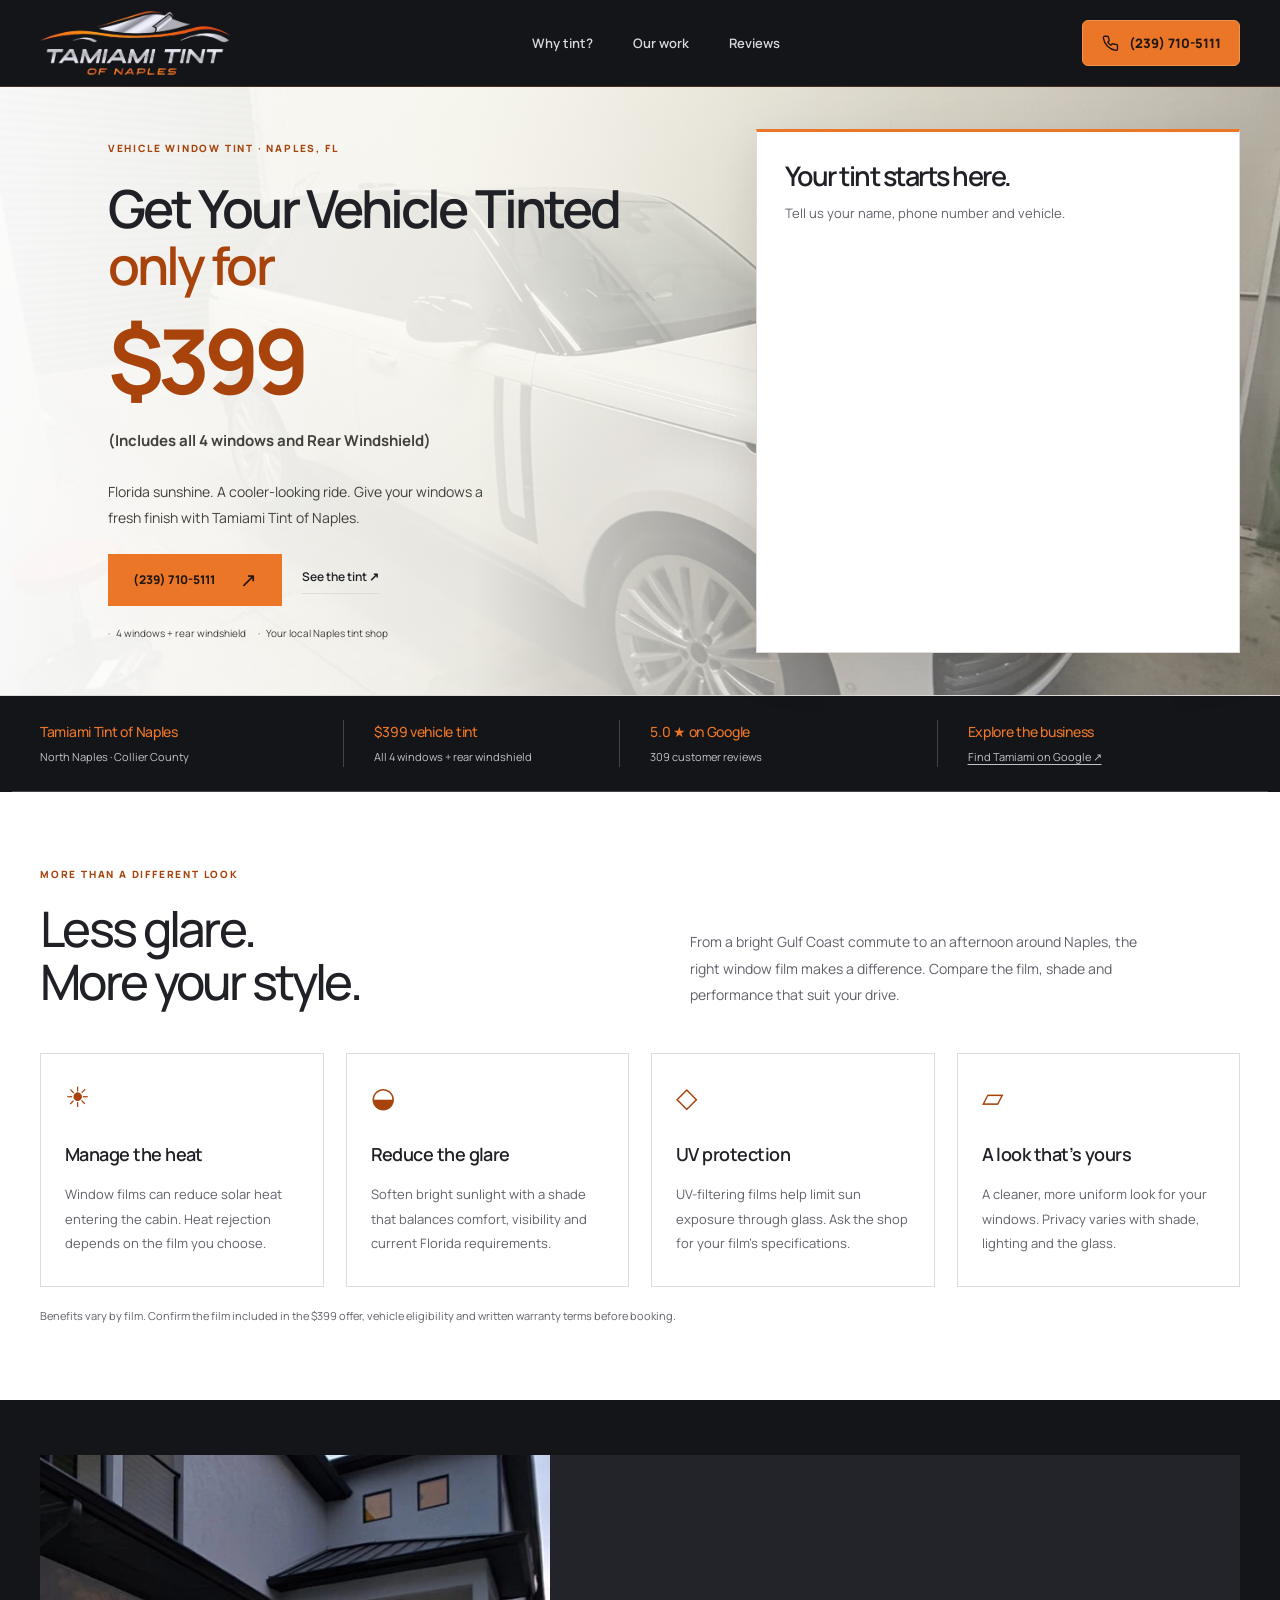
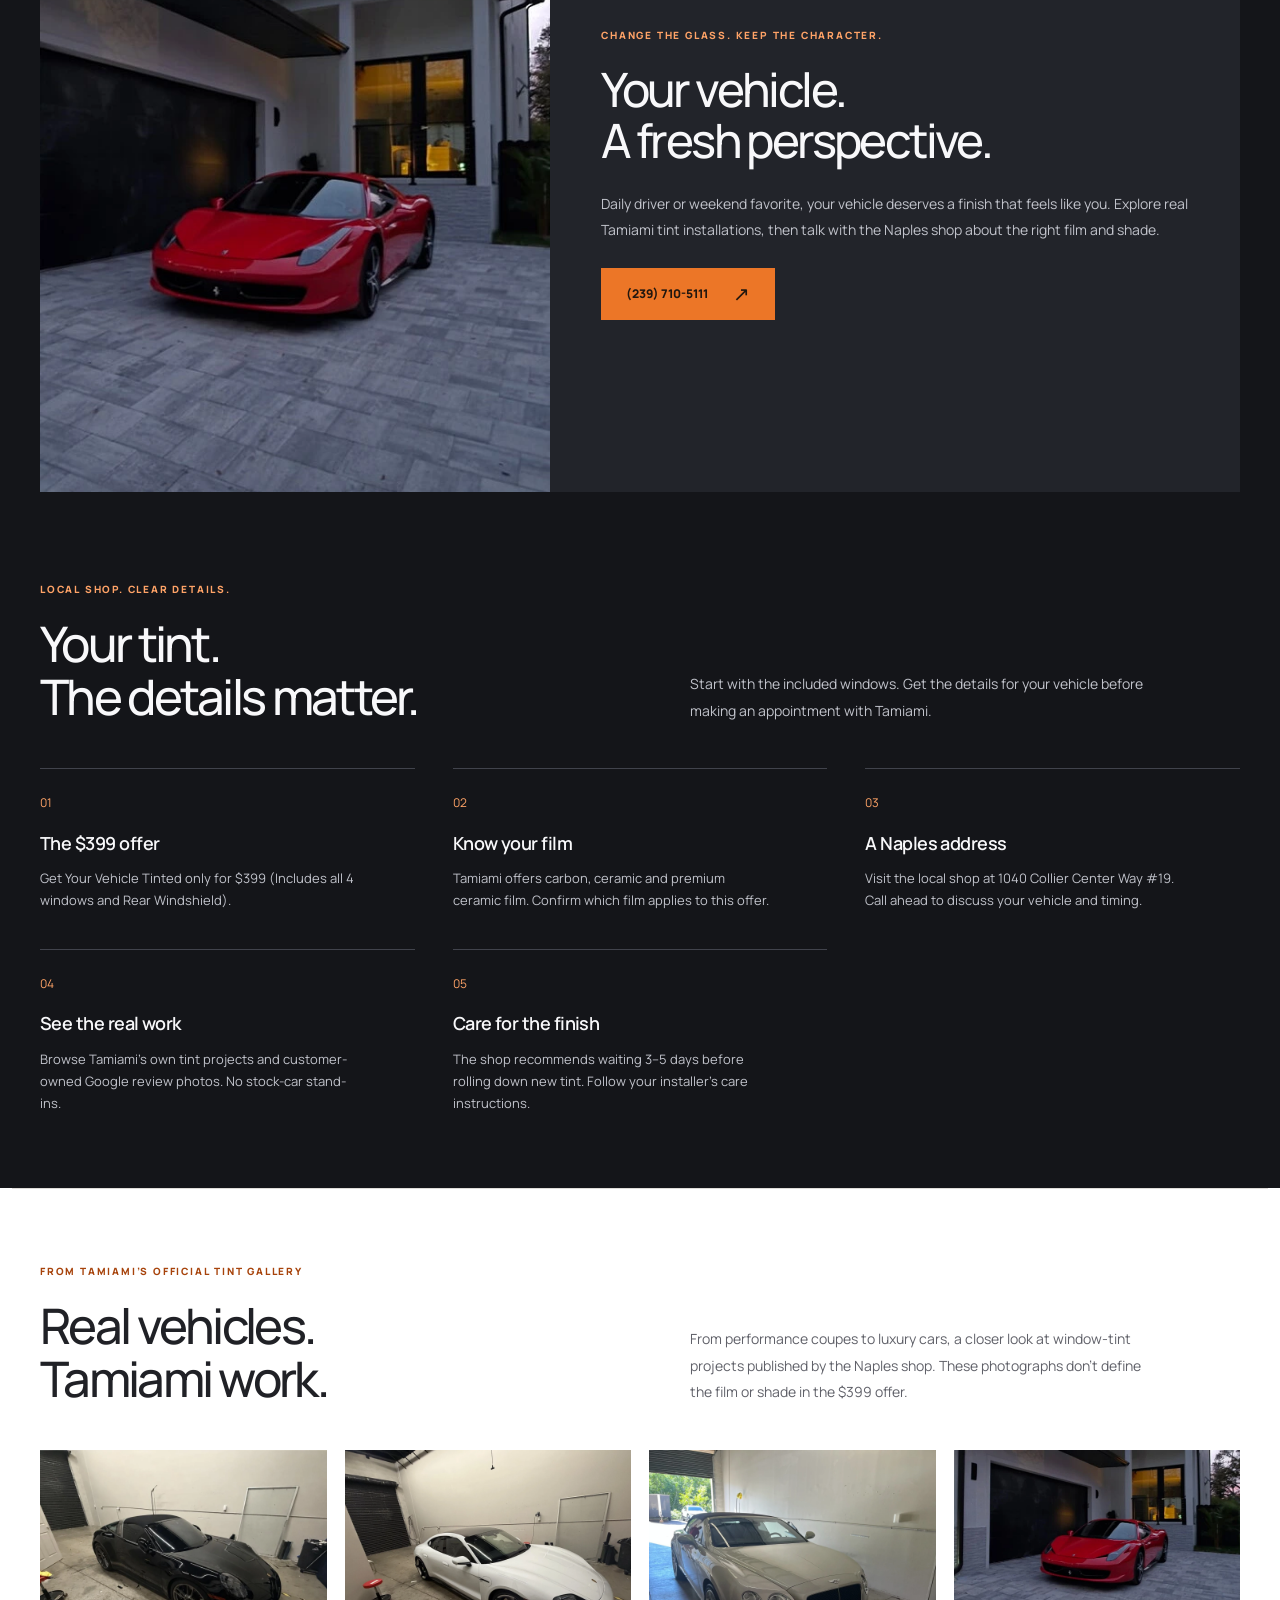
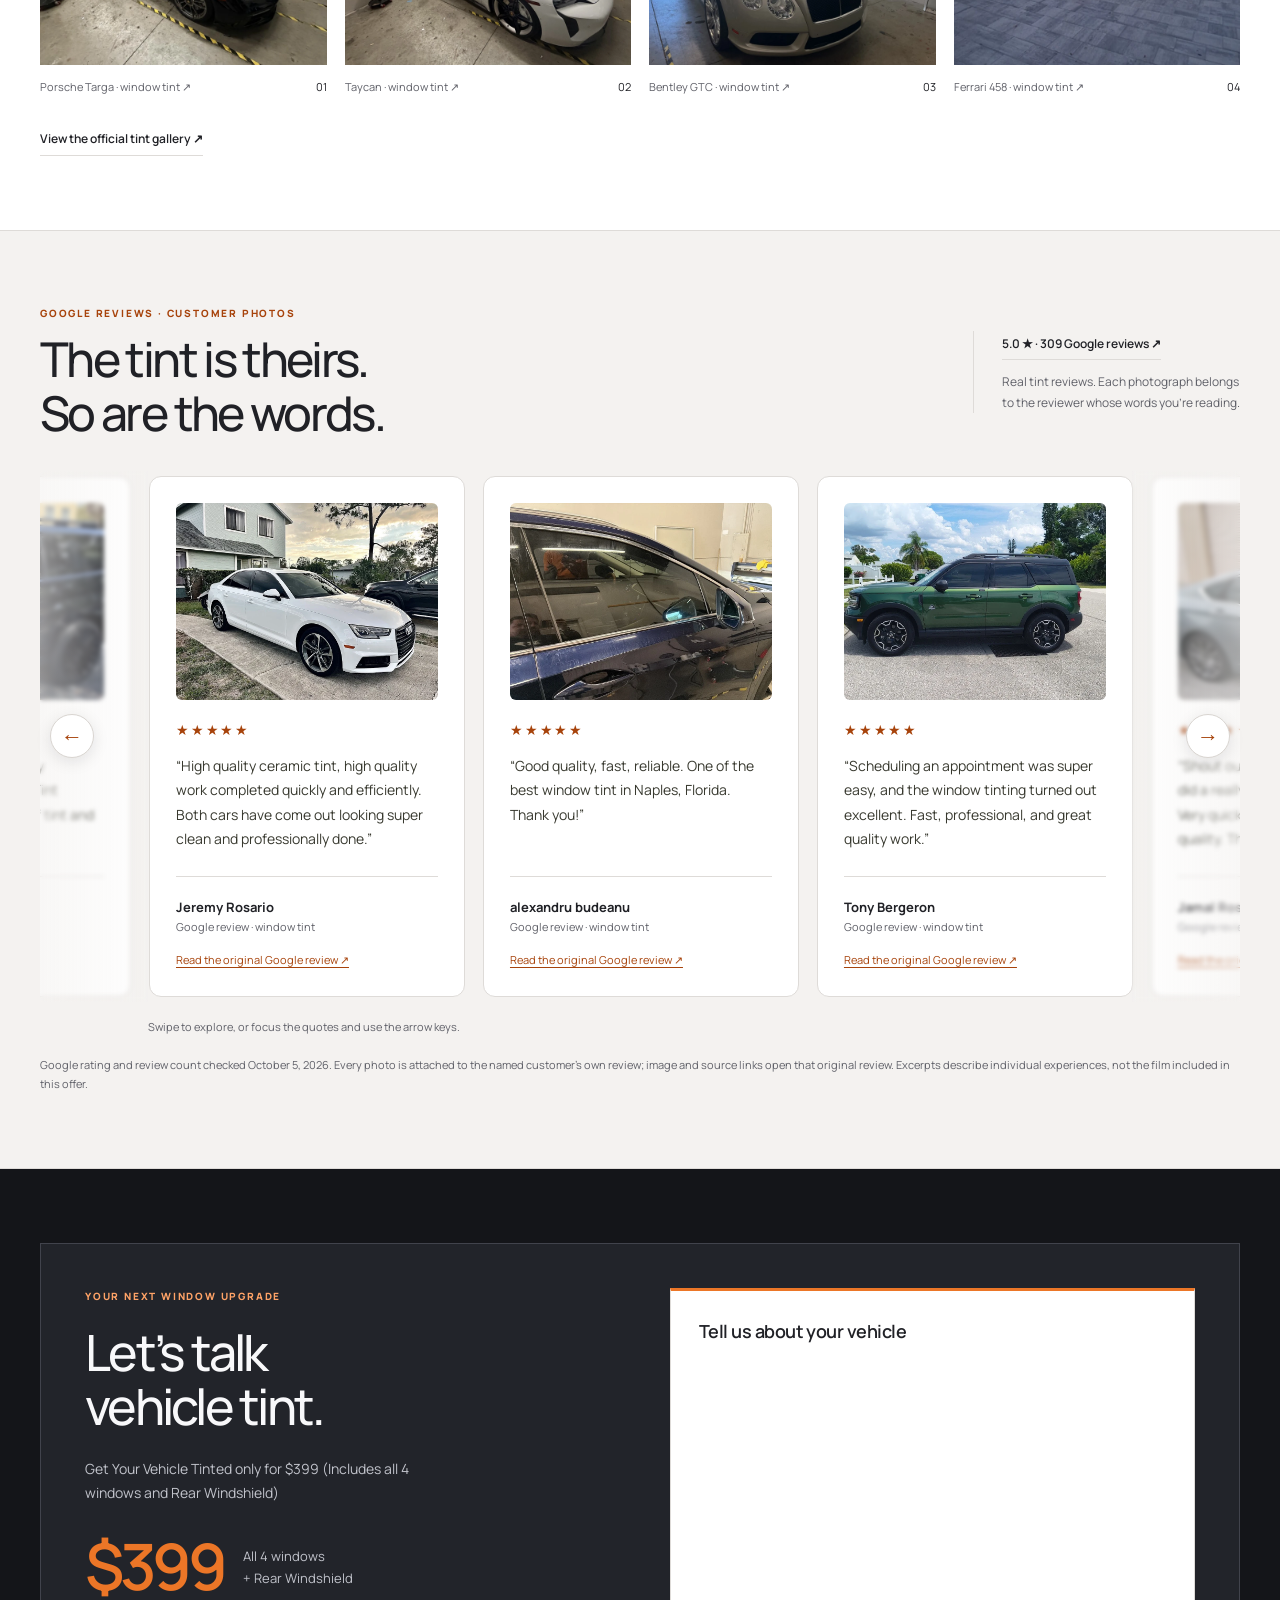
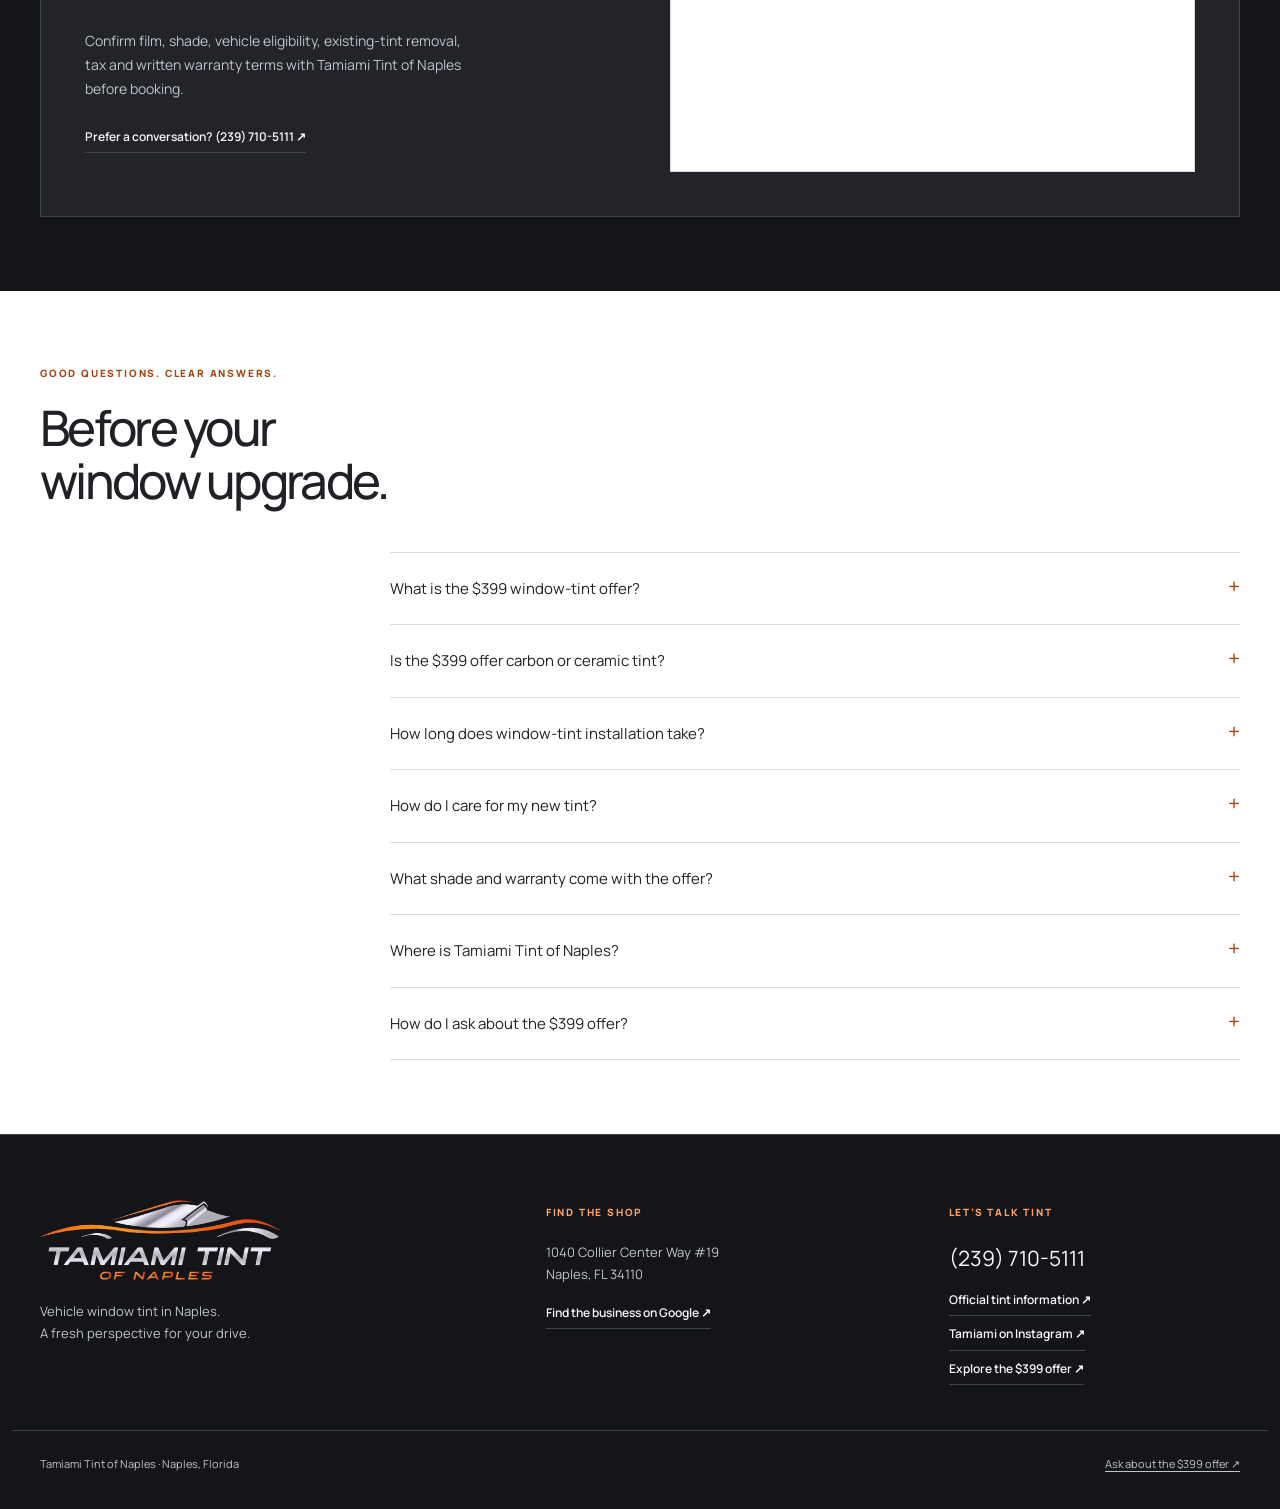
==== commit 87f2ef63: "Change tint offer price from $299 to $399 Co-Authored-By: Claude Opus 5.5 <noreply@anthropic.com>" ====
--- a/tamiami-tint/index.html
+++ b/tamiami-tint/index.html
@@ -3,17 +3,17 @@
 <head>
   <meta charset="UTF-8">
   <meta name="viewport" content="width=device-width, initial-scale=1">
-  <meta name="description" content="Get your vehicle tinted for $299 at Tamiami Tint of Naples. Includes all 4 windows and Rear Windshield. Explore the shop’s tint work and real Google customer reviews.">
+  <meta name="description" content="Get your vehicle tinted for $399 at Tamiami Tint of Naples. Includes all 4 windows and Rear Windshield. Explore the shop’s tint work and real Google customer reviews.">
   <meta name="robots" content="noindex, nofollow">
   <meta name="theme-color" content="#141519">
   <meta http-equiv="Content-Security-Policy" content="default-src 'self'; script-src 'self' https://link.msgsndr.com; frame-src 'self' https://api.leadconnectorhq.com; style-src 'self' 'unsafe-inline'; img-src 'self'; font-src 'self'; connect-src 'none'; form-action 'none'; base-uri 'none'; object-src 'none'">
-  <title>$299 Vehicle Window Tint | Tamiami Tint of Naples</title>
+  <title>$399 Vehicle Window Tint | Tamiami Tint of Naples</title>
   <link rel="icon" href="assets/logo.png">
   <link rel="preconnect" href="https://api.leadconnectorhq.com">
   <link rel="preconnect" href="https://stcdn.leadconnectorhq.com" crossorigin>
   <link rel="preconnect" href="https://link.msgsndr.com">
-  <link rel="stylesheet" href="page.css?v=ghl-299-crop">
-  <script src="site.js?v=ghl-299" defer></script>
+  <link rel="stylesheet" href="page.css?v=ghl-399-crop">
+  <script src="site.js?v=ghl-399" defer></script>
   <script src="https://link.msgsndr.com/js/form_embed.js" defer></script>
 </head>
 <body id="top">
@@ -32,7 +32,7 @@
         <div class="daylight-copy">
           <span class="eyebrow">VEHICLE WINDOW TINT · NAPLES, FL</span>
           <h1 id="daylight-title">Get Your Vehicle Tinted <span>only for</span></h1>
-          <div class="daylight-offer"><strong>$299</strong></div>
+          <div class="daylight-offer"><strong>$399</strong></div>
           <p class="included">(Includes all 4 windows and Rear Windshield)</p>
           <p>Florida sunshine. A cooler-looking ride. Give your windows a fresh finish with Tamiami Tint of Naples.</p>
           <div class="hero-buttons"><a class="button" href="tel:+12397105111">(239) 710-5111 <span aria-hidden="true">↗</span></a><a class="text-link" href="#portfolio">See the tint <span aria-hidden="true">↗</span></a></div>
@@ -52,7 +52,7 @@
     <div class="daylight-dark">
       <div class="studio-trust container">
         <div><strong>Tamiami Tint of Naples</strong><small>North Naples · Collier County</small></div>
-        <div><strong>$299 vehicle tint</strong><small>All 4 windows + rear windshield</small></div>
+        <div><strong>$399 vehicle tint</strong><small>All 4 windows + rear windshield</small></div>
         <div><strong>5.0 ★ on Google</strong><small>309 customer reviews</small></div>
         <div><strong>Explore the business</strong><small><a href="https://www.google.com/search?kgmid=/g/11yf5cpnbx&amp;q=Tamiami+Tint+Of+Naples" target="_blank" rel="noopener noreferrer">Find Tamiami on Google ↗</a></small></div>
       </div>
@@ -65,7 +65,7 @@
         <article class="benefit"><span class="benefit-icon" aria-hidden="true">◇</span><h3>UV protection</h3><p>UV-filtering films help limit sun exposure through glass. Ask the shop for your film’s specifications.</p></article>
         <article class="benefit"><span class="benefit-icon" aria-hidden="true">▱</span><h3>A look that’s yours</h3><p>A cleaner, more uniform look for your windows. Privacy varies with shade, lighting and the glass.</p></article>
       </div>
-      <p class="fine-print">Benefits vary by film. Confirm the film included in the $299 offer, vehicle eligibility and written warranty terms before booking.</p>
+      <p class="fine-print">Benefits vary by film. Confirm the film included in the $399 offer, vehicle eligibility and written warranty terms before booking.</p>
     </section>
     <div class="daylight-dark daylight-story">
       <div class="container">
@@ -77,7 +77,7 @@
       <section id="why" class="section container" aria-labelledby="why-title">
         <div class="section-heading"><span class="eyebrow">LOCAL SHOP. CLEAR DETAILS.</span><h2 id="why-title">Your tint.<br>The details matter.</h2><p>Start with the included windows. Get the details for your vehicle before making an appointment with Tamiami.</p></div>
         <div class="why-grid">
-          <article class="reason"><span class="reason-number">01</span><h3>The $299 offer</h3><p>Get Your Vehicle Tinted only for $299 (Includes all 4 windows and Rear Windshield).</p></article>
+          <article class="reason"><span class="reason-number">01</span><h3>The $399 offer</h3><p>Get Your Vehicle Tinted only for $399 (Includes all 4 windows and Rear Windshield).</p></article>
           <article class="reason"><span class="reason-number">02</span><h3>Know your film</h3><p>Tamiami offers carbon, ceramic and premium ceramic film. Confirm which film applies to this offer.</p></article>
           <article class="reason"><span class="reason-number">03</span><h3>A Naples address</h3><p>Visit the local shop at 1040 Collier Center Way #19. Call ahead to discuss your vehicle and timing.</p></article>
           <article class="reason"><span class="reason-number">04</span><h3>See the real work</h3><p>Browse Tamiami’s own tint projects and customer-owned Google review photos. No stock-car stand-ins.</p></article>
@@ -86,7 +86,7 @@
       </section>
     </div>
     <section id="portfolio" class="section container" aria-labelledby="portfolio-title">
-      <div class="section-heading"><span class="eyebrow">FROM TAMIAMI’S OFFICIAL TINT GALLERY</span><h2 id="portfolio-title">Real vehicles.<br>Tamiami work.</h2><p>From performance coupes to luxury cars, a closer look at window-tint projects published by the Naples shop. These photographs don’t define the film or shade in the $299 offer.</p></div>
+      <div class="section-heading"><span class="eyebrow">FROM TAMIAMI’S OFFICIAL TINT GALLERY</span><h2 id="portfolio-title">Real vehicles.<br>Tamiami work.</h2><p>From performance coupes to luxury cars, a closer look at window-tint projects published by the Naples shop. These photographs don’t define the film or shade in the $399 offer.</p></div>
       <div class="portfolio-grid">
         <figure><img src="assets/tint-targa.webp" alt="Black Porsche 911 Targa with tinted glass inside Tamiami’s Naples shop" width="1440" height="1080" loading="lazy"><figcaption><a href="https://naplesfltint.com/vehicles/porsche/porsche-911-targa-black/" target="_blank" rel="noopener noreferrer">Porsche Targa · window tint ↗</a><span>01</span></figcaption></figure>
         <figure><img src="assets/tint-taycan.webp" alt="White Porsche Taycan with freshly tinted windows at Tamiami Tint of Naples" width="1440" height="1080" loading="lazy"><figcaption><a href="https://naplesfltint.com/vehicles/porsche/porsche-taycan-white/" target="_blank" rel="noopener noreferrer">Taycan · window tint ↗</a><span>02</span></figcaption></figure>
@@ -111,7 +111,7 @@
     <div class="daylight-dark">
       <section id="quote" class="section container" aria-labelledby="quote-title">
         <div class="quote-layout">
-          <div class="quote-copy"><span class="eyebrow">YOUR NEXT WINDOW UPGRADE</span><h2 id="quote-title">Let’s talk<br>vehicle tint.</h2><p>Get Your Vehicle Tinted only for $299 (Includes all 4 windows and Rear Windshield)</p><div class="quote-price"><strong>$299</strong><span>All 4 windows<br>+ Rear Windshield</span></div><p>Confirm film, shade, vehicle eligibility, existing-tint removal, tax and written warranty terms with Tamiami Tint of Naples before booking.</p><a class="text-link" href="tel:+12397105111">Prefer a conversation? (239) 710-5111 ↗</a></div>
+          <div class="quote-copy"><span class="eyebrow">YOUR NEXT WINDOW UPGRADE</span><h2 id="quote-title">Let’s talk<br>vehicle tint.</h2><p>Get Your Vehicle Tinted only for $399 (Includes all 4 windows and Rear Windshield)</p><div class="quote-price"><strong>$399</strong><span>All 4 windows<br>+ Rear Windshield</span></div><p>Confirm film, shade, vehicle eligibility, existing-tint removal, tax and written warranty terms with Tamiami Tint of Naples before booking.</p><a class="text-link" href="tel:+12397105111">Prefer a conversation? (239) 710-5111 ↗</a></div>
           <div class="quote-panel">
             <h3 id="lower-form-title">Tell us about your vehicle</h3>
             <div class="ghl-crop"><iframe class="ghl-form-frame" id="inline-iRwQGhRVDcJCZrMJeXNm-lower"
@@ -126,13 +126,13 @@
     <section id="faq" class="section container" aria-labelledby="faq-title">
       <div class="section-heading"><span class="eyebrow">GOOD QUESTIONS. CLEAR ANSWERS.</span><h2 id="faq-title">Before your<br>window upgrade.</h2></div>
       <div class="faq-list">
-        <details><summary>What is the $299 window-tint offer?</summary><p>Get Your Vehicle Tinted only for $299 (Includes all 4 windows and Rear Windshield). The front windshield is not listed as included. Confirm vehicle eligibility, film, shade, removal charges and taxes with Tamiami before booking.</p></details>
-        <details><summary>Is the $299 offer carbon or ceramic tint?</summary><p>Tamiami’s website lists full sides and rear carbon tint starting at $299, ceramic starting at $399 and premium ceramic starting at $499. Confirm the film and exact terms for this promotional offer directly with the shop; ceramic is not promised here.</p></details>
+        <details><summary>What is the $399 window-tint offer?</summary><p>Get Your Vehicle Tinted only for $399 (Includes all 4 windows and Rear Windshield). The front windshield is not listed as included. Confirm vehicle eligibility, film, shade, removal charges and taxes with Tamiami before booking.</p></details>
+        <details><summary>Is the $399 offer carbon or ceramic tint?</summary><p>Tamiami’s website lists full sides and rear carbon tint starting at $299, ceramic starting at $399 and premium ceramic starting at $499. Confirm the film and exact terms for this promotional offer directly with the shop; ceramic is not promised here.</p></details>
         <details><summary>How long does window-tint installation take?</summary><p>Timing depends on your vehicle, glass coverage, film and any existing-tint removal. Call Tamiami with your year, make and model for an estimate and appointment availability.</p></details>
         <details><summary>How do I care for my new tint?</summary><p>Tamiami recommends keeping windows up for 3–5 days, longer in humid weather, and waiting 1–2 weeks before cleaning the inside glass. Use a soft microfiber cloth and ammonia-free cleaner. Follow the instructions given for your installation.</p></details>
         <details><summary>What shade and warranty come with the offer?</summary><p>Shade options and warranty coverage depend on the film and your vehicle. Ask for the specifications and written warranty terms before booking, and choose a configuration that meets current Florida requirements.</p></details>
         <details><summary>Where is Tamiami Tint of Naples?</summary><p>The shop is at 1040 Collier Center Way #19, Naples, FL 34110. Call <a href="tel:+12397105111">(239) 710-5111</a> or <a href="https://www.google.com/maps/search/?api=1&amp;query=1040+Collier+Center+Way+%2319%2C+Naples%2C+FL+34110" target="_blank" rel="noopener noreferrer">open directions on Google Maps</a>.</p></details>
-        <details><summary>How do I ask about the $299 offer?</summary><p>Use the inquiry form above with your name, phone number and car details, or call <a href="tel:+12397105111">(239) 710-5111</a> to discuss your vehicle with Tamiami.</p></details>
+        <details><summary>How do I ask about the $399 offer?</summary><p>Use the inquiry form above with your name, phone number and car details, or call <a href="tel:+12397105111">(239) 710-5111</a> to discuss your vehicle with Tamiami.</p></details>
       </div>
     </section>
   </main>
@@ -140,9 +140,9 @@
     <div class="container footer-grid">
       <div><a class="brand" href="#top"><img src="assets/logo.png" alt="Tamiami Tint of Naples" width="910" height="303"></a><p>Vehicle window tint in Naples.<br>A fresh perspective for your drive.</p></div>
       <div><span class="eyebrow">FIND THE SHOP</span><address>1040 Collier Center Way #19<br>Naples, FL 34110</address><a class="text-link" href="https://www.google.com/search?kgmid=/g/11yf5cpnbx&amp;q=Tamiami+Tint+Of+Naples" target="_blank" rel="noopener noreferrer">Find the business on Google ↗</a></div>
-      <div><span class="eyebrow">LET’S TALK TINT</span><a class="footer-phone" href="tel:+12397105111">(239) 710-5111</a><a class="text-link" href="https://naplesfltint.com/auto-window-tinting-naples-fl/" target="_blank" rel="noopener noreferrer">Official tint information ↗</a><a class="text-link" href="https://www.instagram.com/tamiamitintofnaples/" target="_blank" rel="noopener noreferrer">Tamiami on Instagram ↗</a><a class="text-link" href="#quote">Explore the $299 offer ↗</a></div>
+      <div><span class="eyebrow">LET’S TALK TINT</span><a class="footer-phone" href="tel:+12397105111">(239) 710-5111</a><a class="text-link" href="https://naplesfltint.com/auto-window-tinting-naples-fl/" target="_blank" rel="noopener noreferrer">Official tint information ↗</a><a class="text-link" href="https://www.instagram.com/tamiamitintofnaples/" target="_blank" rel="noopener noreferrer">Tamiami on Instagram ↗</a><a class="text-link" href="#quote">Explore the $399 offer ↗</a></div>
     </div>
-    <div class="container footer-bottom"><span>Tamiami Tint of Naples · Naples, Florida</span><a href="#quote">Ask about the $299 offer ↗</a></div>
+    <div class="container footer-bottom"><span>Tamiami Tint of Naples · Naples, Florida</span><a href="#quote">Ask about the $399 offer ↗</a></div>
   </footer>
 </body>
 </html>
